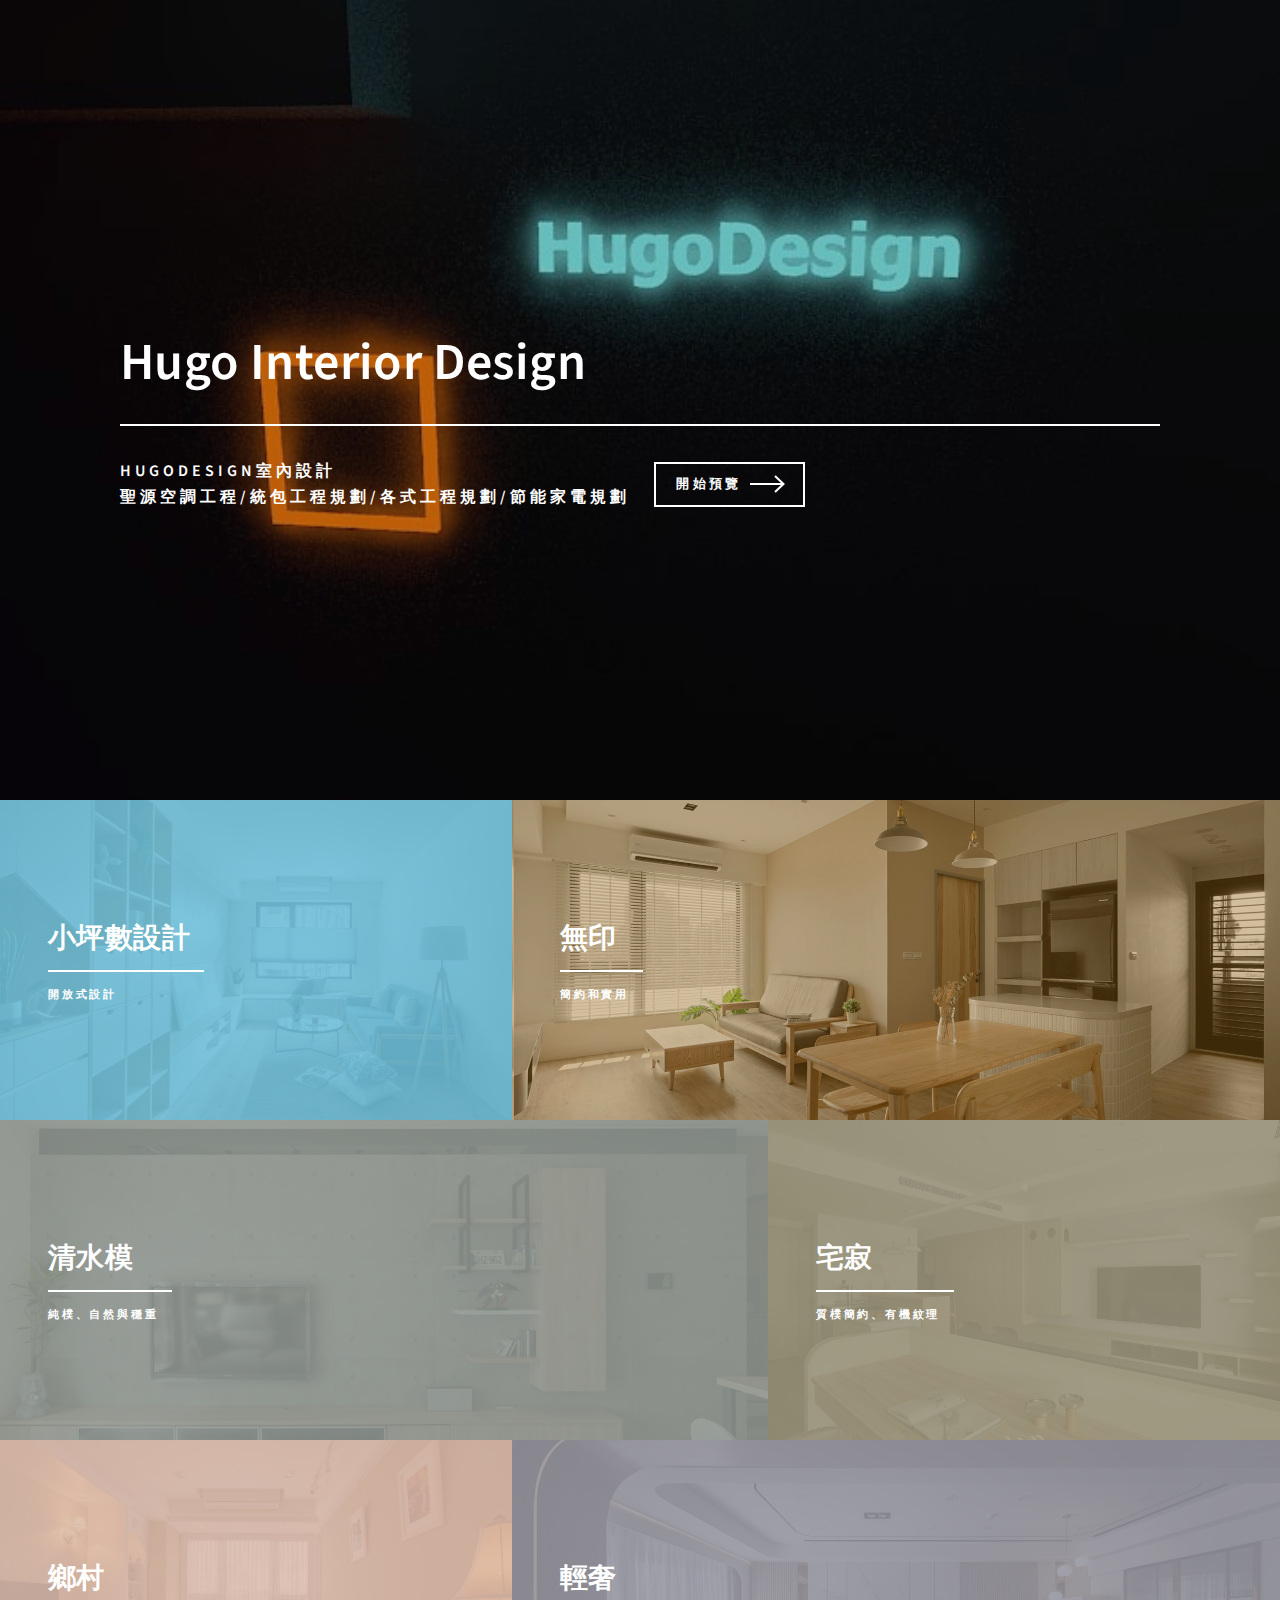
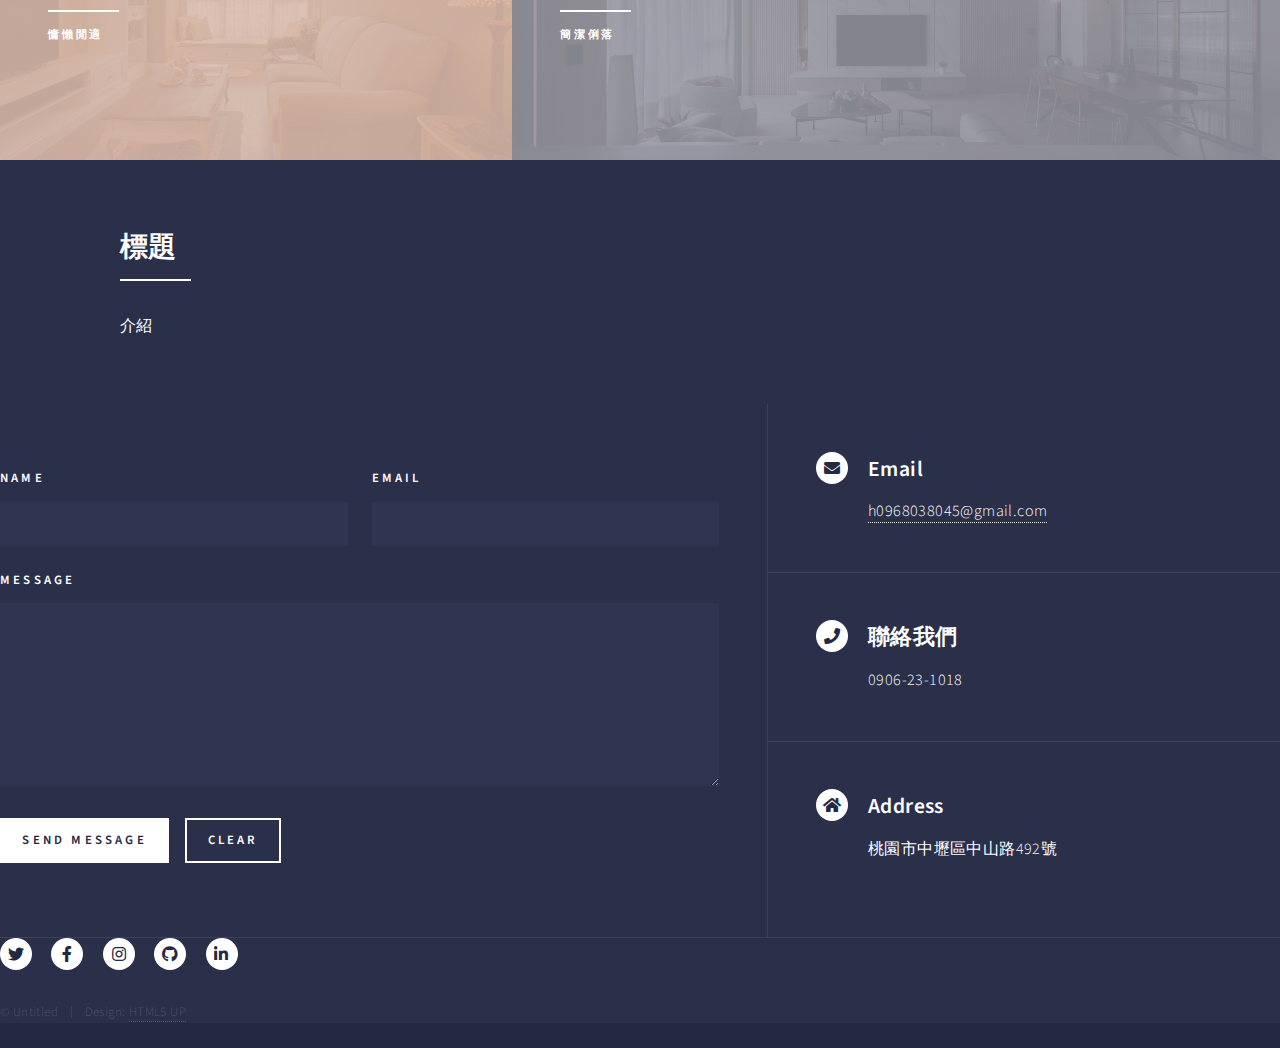
==== index.html @ 6abc80b7 "0" ====
<!DOCTYPE HTML>
<!--
	Forty by HTML5 UP
	html5up.net | @ajlkn
	Free for personal and commercial use under the CCA 3.0 license (html5up.net/license)
-->
<html>
	<head>
		<title> HugoInteriorDesign室內設計</title>
		<meta charset="utf-8" />
		<meta name="viewport" content="width=device-width, initial-scale=1, user-scalable=no" />
		<link rel="stylesheet" href="assets/css/main.css" />
		<noscript><link rel="stylesheet" href="assets/css/noscript.css" /></noscript>
	</head>
	<body class="is-preload">

		<!-- Wrapper -->
			<div id="wrapper">

				<!-- Header -->
					

				<!-- Menu -->
					<nav id="menu">
						<ul class="links">
							<li><a href="index.html">Home</a></li>
							<li><a href="landing.html">Landing</a></li>
							<li><a href="generic.html">Generic</a></li>
							<li><a href="elements.html">Elements</a></li>
						</ul>
						<ul class="actions stacked">
							<li><a href="#" class="button primary fit">Get Started</a></li>
							<li><a href="#" class="button fit">Log In</a></li>
						</ul>
					</nav>

				<!-- Banner -->
					<section id="banner" class="major">
						<div class="inner">
							<header class="major">
								<h1>Hugo Interior Design</h1>
							</header>
							<div class="content">
								<p>HugoDesign室內設計<br />
									聖源空調工程/統包工程規劃/各式工程規劃/節能家電規劃<br />
								</p>
								<ul class="actions">
									<li><a href="#one" class="button next scrolly">開始預覽
									</a></li>
								</ul>
							</div>
						</div>
					</section>

				<!-- Main -->
					<div id="main">

						<!-- One -->
							<section id="one" class="tiles">
								<article>
									<span class="image">
										<img src="images/小坪設計.jpg" alt="" />
									</span>
									<header class="major">
										<h3><a href="小坪數內頁.html" class="link">小坪數設計</a></h3>
										<p>開放式設計</p>
									</header>
								</article>
								<article>
									<span class="image">
										<img src="images/無印風.jpg" alt="" />
									</span>
									<header class="major">
										<h3><a href="無印內頁.html" class="link">無印</a></h3>
										<p>簡約和實用</p>
									</header>
								</article>
								<article>
									<span class="image">
										<img src="images/清水模風.jpg" alt="" />
									</span>
									<header class="major">
										<h3><a href="清水模內頁.html" class="link">清水模</a></h3>
										<p>純樸、自然與穩重</p>
									</header>
								</article>
								<article>
									<span class="image">
										<img src="images/宅寂風.jpg" alt="" />
									</span>
									<header class="major">
										<h3><a href="宅寂內頁.html" class="link">宅寂</a></h3>
										<p>質樸簡約、有機紋理</p>
									</header>
								</article>
								<article>
									<span class="image">
										<img src="images/鄉村風.jpg" alt="" />
									</span>
									<header class="major">
										<h3><a href="鄉村內頁.html" class="link">鄉村</a></h3>
										<p>慵懶閒適</p>
									</header>
								</article>
								<article>
									<span class="image">
										<img src="images/輕奢風.jpg" alt="" />
									</span>
									<header class="major">
										<h3><a href="輕奢內頁.html" class="link">輕奢</a></h3>
										<p>簡潔俐落</p>
									</header>
								</article>
							</section>

						<!-- Two -->
							<section id="two">
								<div class="inner">
									<header class="major">
										<h2>標題</h2>
									</header>
									<p>介紹</p>
									

					</div>

				<!-- Contact -->
					<section id="contact">
						<div class="inner">
							<section>
								<form method="post" action="#">
									<div class="fields">
										<div class="field half">
											<label for="name">Name</label>
											<input type="text" name="name" id="name" />
										</div>
										<div class="field half">
											<label for="email">Email</label>
											<input type="text" name="email" id="email" />
										</div>
										<div class="field">
											<label for="message">Message</label>
											<textarea name="message" id="message" rows="6"></textarea>
										</div>
									</div>
									<ul class="actions">
										<li><input type="submit" value="Send Message" class="primary" /></li>
										<li><input type="reset" value="Clear" /></li>
									</ul>
								</form>
							</section>
							<section class="split">
								<section>
									<div class="contact-method">
										<span class="icon solid alt fa-envelope"></span>
										<h3>Email</h3>
										<a href="#">h0968038045@gmail.com</a>
									</div>
								</section>
								<section>
									<div class="contact-method">
										<span class="icon solid alt fa-phone"></span>
										<h3>聯絡我們</h3>
										<span>0906-23-1018</span>
									</div>
								</section>
								<section>
									<div class="contact-method">
										<span class="icon solid alt fa-home"></span>
										<h3>Address</h3>
										<span>桃園市中壢區中山路492號<br />
										<br />
										</span>
									</div>
								</section>
							</section>
						</div>
					</section>

				<!-- Footer -->
					<footer id="footer">
						<div class="inner">
							<ul class="icons">
								<li><a href="#" class="icon brands alt fa-twitter"><span class="label">Twitter</span></a></li>
								<li><a href="#" class="icon brands alt fa-facebook-f"><span class="label">Facebook</span></a></li>
								<li><a href="#" class="icon brands alt fa-instagram"><span class="label">Instagram</span></a></li>
								<li><a href="#" class="icon brands alt fa-github"><span class="label">GitHub</span></a></li>
								<li><a href="#" class="icon brands alt fa-linkedin-in"><span class="label">LinkedIn</span></a></li>
							</ul>
							<ul class="copyright">
								<li>&copy; Untitled</li><li>Design: <a href="https://html5up.net">HTML5 UP</a></li>
							</ul>
						</div>
					</footer>

			</div>

		<!-- Scripts -->
			<script src="assets/js/jquery.min.js"></script>
			<script src="assets/js/jquery.scrolly.min.js"></script>
			<script src="assets/js/jquery.scrollex.min.js"></script>
			<script src="assets/js/browser.min.js"></script>
			<script src="assets/js/breakpoints.min.js"></script>
			<script src="assets/js/util.js"></script>
			<script src="assets/js/main.js"></script>

	</body>
</html>
---- assets/css/main.css ----
@import url(fontawesome-all.min.css);
@import url("https://fonts.googleapis.com/css?family=Source+Sans+Pro:300,300italic,600,600italic");

/*
	Forty by HTML5 UP
	html5up.net | @ajlkn
	Free for personal and commercial use under the CCA 3.0 license (html5up.net/license)
*/

html, body, div, span, applet, object,
iframe, h1, h2, h3, h4, h5, h6, p, blockquote,
pre, a, abbr, acronym, address, big, cite,
code, del, dfn, em, img, ins, kbd, q, s, samp,
small, strike, strong, sub, sup, tt, var, b,
u, i, center, dl, dt, dd, ol, ul, li, fieldset,
form, label, legend, table, caption, tbody,
tfoot, thead, tr, th, td, article, aside,
canvas, details, embed, figure, figcaption,
footer, header, hgroup, menu, nav, output, ruby,
section, summary, time, mark, audio, video {
	margin: 0;
	padding: 0;
	border: 0;
	font-size: 100%;
	font: inherit;
	vertical-align: baseline;}

article, aside, details, figcaption, figure,
footer, header, hgroup, menu, nav, section {
	display: block;}

body {
	line-height: 1;
}

ol, ul {
	list-style: none;
}

blockquote, q {
	quotes: none;
}

	blockquote:before, blockquote:after, q:before, q:after {
		content: '';
		content: none;
	}

table {
	border-collapse: collapse;
	border-spacing: 0;
}

body {
	-webkit-text-size-adjust: none;
}

mark {
	background-color: transparent;
	color: inherit;
}

input::-moz-focus-inner {
	border: 0;
	padding: 0;
}

input, select, textarea {
	-moz-appearance: none;
	-webkit-appearance: none;
	-ms-appearance: none;
	appearance: none;
}

/* Basic */

	@-ms-viewport {
		width: device-width;
	}

	body {
		-ms-overflow-style: scrollbar;
	}

	@media screen and (max-width: 480px) {

		html, body {
			min-width: 320px;
		}

	}

	html {
		box-sizing: border-box;
	}

	*, *:before, *:after {
		box-sizing: inherit;
	}

	body {
		background: #242943;
	}

		body.is-preload *, body.is-preload *:before, body.is-preload *:after {
			-moz-animation: none !important;
			-webkit-animation: none !important;
			-ms-animation: none !important;
			animation: none !important;
			-moz-transition: none !important;
			-webkit-transition: none !important;
			-ms-transition: none !important;
			transition: none !important;
		}

/* Type */

	body, input, select, textarea {
		color: #ffffff;
		font-family: "Source Sans Pro", Helvetica, sans-serif;
		font-size: 17pt;
		font-weight: 300;
		letter-spacing: 0.025em;
		line-height: 1.65;
	}

		@media screen and (max-width: 1680px) {

			body, input, select, textarea {
				font-size: 14pt;
			}

		}

		@media screen and (max-width: 1280px) {

			body, input, select, textarea {
				font-size: 12pt;
			}

		}

		@media screen and (max-width: 360px) {

			body, input, select, textarea {
				font-size: 11pt;
			}

		}

	a {
		-moz-transition: color 0.2s ease-in-out, border-bottom-color 0.2s ease-in-out;
		-webkit-transition: color 0.2s ease-in-out, border-bottom-color 0.2s ease-in-out;
		-ms-transition: color 0.2s ease-in-out, border-bottom-color 0.2s ease-in-out;
		transition: color 0.2s ease-in-out, border-bottom-color 0.2s ease-in-out;
		border-bottom: dotted 1px;
		color: inherit;
		text-decoration: none;
	}

		a:hover {
			border-bottom-color: transparent;
			color: #9bf1ff !important;
		}

		a:active {
			color: #53e3fb !important;
		}

	strong, b {
		color: #ffffff;
		font-weight: 600;
	}

	em, i {
		font-style: italic;
	}

	p {
		margin: 0 0 2em 0;
	}

	h1, h2, h3, h4, h5, h6 {
		color: #ffffff;
		font-weight: 600;
		line-height: 1.65;
		margin: 0 0 1em 0;
	}

		h1 a, h2 a, h3 a, h4 a, h5 a, h6 a {
			color: inherit;
			border-bottom: 0;
		}

	h1 {
		font-size: 2.5em;
	}

	h2 {
		font-size: 1.75em;
	}

	h3 {
		font-size: 1.35em;
	}

	h4 {
		font-size: 1.1em;
	}

	h5 {
		font-size: 0.9em;
	}

	h6 {
		font-size: 0.7em;
	}

	@media screen and (max-width: 736px) {

		h1 {
			font-size: 2em;
		}

		h2 {
			font-size: 1.5em;
		}

		h3 {
			font-size: 1.25em;
		}

	}

	sub {
		font-size: 0.8em;
		position: relative;
		top: 0.5em;
	}

	sup {
		font-size: 0.8em;
		position: relative;
		top: -0.5em;
	}

	blockquote {
		border-left: solid 4px rgba(212, 212, 255, 0.1);
		font-style: italic;
		margin: 0 0 2em 0;
		padding: 0.5em 0 0.5em 2em;
	}

	code {
		background: rgba(212, 212, 255, 0.035);
		font-family: "Courier New", monospace;
		font-size: 0.9em;
		margin: 0 0.25em;
		padding: 0.25em 0.65em;
	}

	pre {
		-webkit-overflow-scrolling: touch;
		font-family: "Courier New", monospace;
		font-size: 0.9em;
		margin: 0 0 2em 0;
	}

		pre code {
			display: block;
			line-height: 1.75;
			padding: 1em 1.5em;
			overflow-x: auto;
		}

	hr {
		border: 0;
		border-bottom: solid 1px rgba(212, 212, 255, 0.1);
		margin: 2em 0;
	}

		hr.major {
			margin: 3em 0;
		}

	.align-left {
		text-align: left;
	}

	.align-center {
		text-align: center;
	}

	.align-right {
		text-align: right;
	}

/* Row */

	.row {
		display: flex;
		flex-wrap: wrap;
		box-sizing: border-box;
		align-items: stretch;
	}

		.row > * {
			box-sizing: border-box;
		}

		.row.gtr-uniform > * > :last-child {
			margin-bottom: 0;
		}

		.row.aln-left {
			justify-content: flex-start;
		}

		.row.aln-center {
			justify-content: center;
		}

		.row.aln-right {
			justify-content: flex-end;
		}

		.row.aln-top {
			align-items: flex-start;
		}

		.row.aln-middle {
			align-items: center;
		}

		.row.aln-bottom {
			align-items: flex-end;
		}

		.row > .imp {
			order: -1;
		}

		.row > .col-1 {
			width: 8.33333%;
		}

		.row > .off-1 {
			margin-left: 8.33333%;
		}

		.row > .col-2 {
			width: 16.66667%;
		}

		.row > .off-2 {
			margin-left: 16.66667%;
		}

		.row > .col-3 {
			width: 25%;
		}

		.row > .off-3 {
			margin-left: 25%;
		}

		.row > .col-4 {
			width: 33.33333%;
		}

		.row > .off-4 {
			margin-left: 33.33333%;
		}

		.row > .col-5 {
			width: 41.66667%;
		}

		.row > .off-5 {
			margin-left: 41.66667%;
		}

		.row > .col-6 {
			width: 50%;
		}

		.row > .off-6 {
			margin-left: 50%;
		}

		.row > .col-7 {
			width: 58.33333%;
		}

		.row > .off-7 {
			margin-left: 58.33333%;
		}

		.row > .col-8 {
			width: 66.66667%;
		}

		.row > .off-8 {
			margin-left: 66.66667%;
		}

		.row > .col-9 {
			width: 75%;
		}

		.row > .off-9 {
			margin-left: 75%;
		}

		.row > .col-10 {
			width: 83.33333%;
		}

		.row > .off-10 {
			margin-left: 83.33333%;
		}

		.row > .col-11 {
			width: 91.66667%;
		}

		.row > .off-11 {
			margin-left: 91.66667%;
		}

		.row > .col-12 {
			width: 100%;
		}

		.row > .off-12 {
			margin-left: 100%;
		}

		.row.gtr-0 {
			margin-top: 0;
			margin-left: 0em;
		}

			.row.gtr-0 > * {
				padding: 0 0 0 0em;
			}

			.row.gtr-0.gtr-uniform {
				margin-top: 0em;
			}

				.row.gtr-0.gtr-uniform > * {
					padding-top: 0em;
				}

		.row.gtr-25 {
			margin-top: 0;
			margin-left: -0.5em;
		}

			.row.gtr-25 > * {
				padding: 0 0 0 0.5em;
			}

			.row.gtr-25.gtr-uniform {
				margin-top: -0.5em;
			}

				.row.gtr-25.gtr-uniform > * {
					padding-top: 0.5em;
				}

		.row.gtr-50 {
			margin-top: 0;
			margin-left: -1em;
		}

			.row.gtr-50 > * {
				padding: 0 0 0 1em;
			}

			.row.gtr-50.gtr-uniform {
				margin-top: -1em;
			}

				.row.gtr-50.gtr-uniform > * {
					padding-top: 1em;
				}

		.row {
			margin-top: 0;
			margin-left: -2em;
		}

			.row > * {
				padding: 0 0 0 2em;
			}

			.row.gtr-uniform {
				margin-top: -2em;
			}

				.row.gtr-uniform > * {
					padding-top: 2em;
				}

		.row.gtr-150 {
			margin-top: 0;
			margin-left: -3em;
		}

			.row.gtr-150 > * {
				padding: 0 0 0 3em;
			}

			.row.gtr-150.gtr-uniform {
				margin-top: -3em;
			}

				.row.gtr-150.gtr-uniform > * {
					padding-top: 3em;
				}

		.row.gtr-200 {
			margin-top: 0;
			margin-left: -4em;
		}

			.row.gtr-200 > * {
				padding: 0 0 0 4em;
			}

			.row.gtr-200.gtr-uniform {
				margin-top: -4em;
			}

				.row.gtr-200.gtr-uniform > * {
					padding-top: 4em;
				}

		@media screen and (max-width: 1680px) {

			.row {
				display: flex;
				flex-wrap: wrap;
				box-sizing: border-box;
				align-items: stretch;
			}

				.row > * {
					box-sizing: border-box;
				}

				.row.gtr-uniform > * > :last-child {
					margin-bottom: 0;
				}

				.row.aln-left {
					justify-content: flex-start;
				}

				.row.aln-center {
					justify-content: center;
				}

				.row.aln-right {
					justify-content: flex-end;
				}

				.row.aln-top {
					align-items: flex-start;
				}

				.row.aln-middle {
					align-items: center;
				}

				.row.aln-bottom {
					align-items: flex-end;
				}

				.row > .imp-xlarge {
					order: -1;
				}

				.row > .col-1-xlarge {
					width: 8.33333%;
				}

				.row > .off-1-xlarge {
					margin-left: 8.33333%;
				}

				.row > .col-2-xlarge {
					width: 16.66667%;
				}

				.row > .off-2-xlarge {
					margin-left: 16.66667%;
				}

				.row > .col-3-xlarge {
					width: 25%;
				}

				.row > .off-3-xlarge {
					margin-left: 25%;
				}

				.row > .col-4-xlarge {
					width: 33.33333%;
				}

				.row > .off-4-xlarge {
					margin-left: 33.33333%;
				}

				.row > .col-5-xlarge {
					width: 41.66667%;
				}

				.row > .off-5-xlarge {
					margin-left: 41.66667%;
				}

				.row > .col-6-xlarge {
					width: 50%;
				}

				.row > .off-6-xlarge {
					margin-left: 50%;
				}

				.row > .col-7-xlarge {
					width: 58.33333%;
				}

				.row > .off-7-xlarge {
					margin-left: 58.33333%;
				}

				.row > .col-8-xlarge {
					width: 66.66667%;
				}

				.row > .off-8-xlarge {
					margin-left: 66.66667%;
				}

				.row > .col-9-xlarge {
					width: 75%;
				}

				.row > .off-9-xlarge {
					margin-left: 75%;
				}

				.row > .col-10-xlarge {
					width: 83.33333%;
				}

				.row > .off-10-xlarge {
					margin-left: 83.33333%;
				}

				.row > .col-11-xlarge {
					width: 91.66667%;
				}

				.row > .off-11-xlarge {
					margin-left: 91.66667%;
				}

				.row > .col-12-xlarge {
					width: 100%;
				}

				.row > .off-12-xlarge {
					margin-left: 100%;
				}

				.row.gtr-0 {
					margin-top: 0;
					margin-left: 0em;
				}

					.row.gtr-0 > * {
						padding: 0 0 0 0em;
					}

					.row.gtr-0.gtr-uniform {
						margin-top: 0em;
					}

						.row.gtr-0.gtr-uniform > * {
							padding-top: 0em;
						}

				.row.gtr-25 {
					margin-top: 0;
					margin-left: -0.5em;
				}

					.row.gtr-25 > * {
						padding: 0 0 0 0.5em;
					}

					.row.gtr-25.gtr-uniform {
						margin-top: -0.5em;
					}

						.row.gtr-25.gtr-uniform > * {
							padding-top: 0.5em;
						}

				.row.gtr-50 {
					margin-top: 0;
					margin-left: -1em;
				}

					.row.gtr-50 > * {
						padding: 0 0 0 1em;
					}

					.row.gtr-50.gtr-uniform {
						margin-top: -1em;
					}

						.row.gtr-50.gtr-uniform > * {
							padding-top: 1em;
						}

				.row {
					margin-top: 0;
					margin-left: -2em;
				}

					.row > * {
						padding: 0 0 0 2em;
					}

					.row.gtr-uniform {
						margin-top: -2em;
					}

						.row.gtr-uniform > * {
							padding-top: 2em;
						}

				.row.gtr-150 {
					margin-top: 0;
					margin-left: -3em;
				}

					.row.gtr-150 > * {
						padding: 0 0 0 3em;
					}

					.row.gtr-150.gtr-uniform {
						margin-top: -3em;
					}

						.row.gtr-150.gtr-uniform > * {
							padding-top: 3em;
						}

				.row.gtr-200 {
					margin-top: 0;
					margin-left: -4em;
				}

					.row.gtr-200 > * {
						padding: 0 0 0 4em;
					}

					.row.gtr-200.gtr-uniform {
						margin-top: -4em;
					}

						.row.gtr-200.gtr-uniform > * {
							padding-top: 4em;
						}

		}

		@media screen and (max-width: 1280px) {

			.row {
				display: flex;
				flex-wrap: wrap;
				box-sizing: border-box;
				align-items: stretch;
			}

				.row > * {
					box-sizing: border-box;
				}

				.row.gtr-uniform > * > :last-child {
					margin-bottom: 0;
				}

				.row.aln-left {
					justify-content: flex-start;
				}

				.row.aln-center {
					justify-content: center;
				}

				.row.aln-right {
					justify-content: flex-end;
				}

				.row.aln-top {
					align-items: flex-start;
				}

				.row.aln-middle {
					align-items: center;
				}

				.row.aln-bottom {
					align-items: flex-end;
				}

				.row > .imp-large {
					order: -1;
				}

				.row > .col-1-large {
					width: 8.33333%;
				}

				.row > .off-1-large {
					margin-left: 8.33333%;
				}

				.row > .col-2-large {
					width: 16.66667%;
				}

				.row > .off-2-large {
					margin-left: 16.66667%;
				}

				.row > .col-3-large {
					width: 25%;
				}

				.row > .off-3-large {
					margin-left: 25%;
				}

				.row > .col-4-large {
					width: 33.33333%;
				}

				.row > .off-4-large {
					margin-left: 33.33333%;
				}

				.row > .col-5-large {
					width: 41.66667%;
				}

				.row > .off-5-large {
					margin-left: 41.66667%;
				}

				.row > .col-6-large {
					width: 50%;
				}

				.row > .off-6-large {
					margin-left: 50%;
				}

				.row > .col-7-large {
					width: 58.33333%;
				}

				.row > .off-7-large {
					margin-left: 58.33333%;
				}

				.row > .col-8-large {
					width: 66.66667%;
				}

				.row > .off-8-large {
					margin-left: 66.66667%;
				}

				.row > .col-9-large {
					width: 75%;
				}

				.row > .off-9-large {
					margin-left: 75%;
				}

				.row > .col-10-large {
					width: 83.33333%;
				}

				.row > .off-10-large {
					margin-left: 83.33333%;
				}

				.row > .col-11-large {
					width: 91.66667%;
				}

				.row > .off-11-large {
					margin-left: 91.66667%;
				}

				.row > .col-12-large {
					width: 100%;
				}

				.row > .off-12-large {
					margin-left: 100%;
				}

				.row.gtr-0 {
					margin-top: 0;
					margin-left: 0em;
				}

					.row.gtr-0 > * {
						padding: 0 0 0 0em;
					}

					.row.gtr-0.gtr-uniform {
						margin-top: 0em;
					}

						.row.gtr-0.gtr-uniform > * {
							padding-top: 0em;
						}

				.row.gtr-25 {
					margin-top: 0;
					margin-left: -0.375em;
				}

					.row.gtr-25 > * {
						padding: 0 0 0 0.375em;
					}

					.row.gtr-25.gtr-uniform {
						margin-top: -0.375em;
					}

						.row.gtr-25.gtr-uniform > * {
							padding-top: 0.375em;
						}

				.row.gtr-50 {
					margin-top: 0;
					margin-left: -0.75em;
				}

					.row.gtr-50 > * {
						padding: 0 0 0 0.75em;
					}

					.row.gtr-50.gtr-uniform {
						margin-top: -0.75em;
					}

						.row.gtr-50.gtr-uniform > * {
							padding-top: 0.75em;
						}

				.row {
					margin-top: 0;
					margin-left: -1.5em;
				}

					.row > * {
						padding: 0 0 0 1.5em;
					}

					.row.gtr-uniform {
						margin-top: -1.5em;
					}

						.row.gtr-uniform > * {
							padding-top: 1.5em;
						}

				.row.gtr-150 {
					margin-top: 0;
					margin-left: -2.25em;
				}

					.row.gtr-150 > * {
						padding: 0 0 0 2.25em;
					}

					.row.gtr-150.gtr-uniform {
						margin-top: -2.25em;
					}

						.row.gtr-150.gtr-uniform > * {
							padding-top: 2.25em;
						}

				.row.gtr-200 {
					margin-top: 0;
					margin-left: -3em;
				}

					.row.gtr-200 > * {
						padding: 0 0 0 3em;
					}

					.row.gtr-200.gtr-uniform {
						margin-top: -3em;
					}

						.row.gtr-200.gtr-uniform > * {
							padding-top: 3em;
						}

		}

		@media screen and (max-width: 980px) {

			.row {
				display: flex;
				flex-wrap: wrap;
				box-sizing: border-box;
				align-items: stretch;
			}

				.row > * {
					box-sizing: border-box;
				}

				.row.gtr-uniform > * > :last-child {
					margin-bottom: 0;
				}

				.row.aln-left {
					justify-content: flex-start;
				}

				.row.aln-center {
					justify-content: center;
				}

				.row.aln-right {
					justify-content: flex-end;
				}

				.row.aln-top {
					align-items: flex-start;
				}

				.row.aln-middle {
					align-items: center;
				}

				.row.aln-bottom {
					align-items: flex-end;
				}

				.row > .imp-medium {
					order: -1;
				}

				.row > .col-1-medium {
					width: 8.33333%;
				}

				.row > .off-1-medium {
					margin-left: 8.33333%;
				}

				.row > .col-2-medium {
					width: 16.66667%;
				}

				.row > .off-2-medium {
					margin-left: 16.66667%;
				}

				.row > .col-3-medium {
					width: 25%;
				}

				.row > .off-3-medium {
					margin-left: 25%;
				}

				.row > .col-4-medium {
					width: 33.33333%;
				}

				.row > .off-4-medium {
					margin-left: 33.33333%;
				}

				.row > .col-5-medium {
					width: 41.66667%;
				}

				.row > .off-5-medium {
					margin-left: 41.66667%;
				}

				.row > .col-6-medium {
					width: 50%;
				}

				.row > .off-6-medium {
					margin-left: 50%;
				}

				.row > .col-7-medium {
					width: 58.33333%;
				}

				.row > .off-7-medium {
					margin-left: 58.33333%;
				}

				.row > .col-8-medium {
					width: 66.66667%;
				}

				.row > .off-8-medium {
					margin-left: 66.66667%;
				}

				.row > .col-9-medium {
					width: 75%;
				}

				.row > .off-9-medium {
					margin-left: 75%;
				}

				.row > .col-10-medium {
					width: 83.33333%;
				}

				.row > .off-10-medium {
					margin-left: 83.33333%;
				}

				.row > .col-11-medium {
					width: 91.66667%;
				}

				.row > .off-11-medium {
					margin-left: 91.66667%;
				}

				.row > .col-12-medium {
					width: 100%;
				}

				.row > .off-12-medium {
					margin-left: 100%;
				}

				.row.gtr-0 {
					margin-top: 0;
					margin-left: 0em;
				}

					.row.gtr-0 > * {
						padding: 0 0 0 0em;
					}

					.row.gtr-0.gtr-uniform {
						margin-top: 0em;
					}

						.row.gtr-0.gtr-uniform > * {
							padding-top: 0em;
						}

				.row.gtr-25 {
					margin-top: 0;
					margin-left: -0.375em;
				}

					.row.gtr-25 > * {
						padding: 0 0 0 0.375em;
					}

					.row.gtr-25.gtr-uniform {
						margin-top: -0.375em;
					}

						.row.gtr-25.gtr-uniform > * {
							padding-top: 0.375em;
						}

				.row.gtr-50 {
					margin-top: 0;
					margin-left: -0.75em;
				}

					.row.gtr-50 > * {
						padding: 0 0 0 0.75em;
					}

					.row.gtr-50.gtr-uniform {
						margin-top: -0.75em;
					}

						.row.gtr-50.gtr-uniform > * {
							padding-top: 0.75em;
						}

				.row {
					margin-top: 0;
					margin-left: -1.5em;
				}

					.row > * {
						padding: 0 0 0 1.5em;
					}

					.row.gtr-uniform {
						margin-top: -1.5em;
					}

						.row.gtr-uniform > * {
							padding-top: 1.5em;
						}

				.row.gtr-150 {
					margin-top: 0;
					margin-left: -2.25em;
				}

					.row.gtr-150 > * {
						padding: 0 0 0 2.25em;
					}

					.row.gtr-150.gtr-uniform {
						margin-top: -2.25em;
					}

						.row.gtr-150.gtr-uniform > * {
							padding-top: 2.25em;
						}

				.row.gtr-200 {
					margin-top: 0;
					margin-left: -3em;
				}

					.row.gtr-200 > * {
						padding: 0 0 0 3em;
					}

					.row.gtr-200.gtr-uniform {
						margin-top: -3em;
					}

						.row.gtr-200.gtr-uniform > * {
							padding-top: 3em;
						}

		}

		@media screen and (max-width: 736px) {

			.row {
				display: flex;
				flex-wrap: wrap;
				box-sizing: border-box;
				align-items: stretch;
			}

				.row > * {
					box-sizing: border-box;
				}

				.row.gtr-uniform > * > :last-child {
					margin-bottom: 0;
				}

				.row.aln-left {
					justify-content: flex-start;
				}

				.row.aln-center {
					justify-content: center;
				}

				.row.aln-right {
					justify-content: flex-end;
				}

				.row.aln-top {
					align-items: flex-start;
				}

				.row.aln-middle {
					align-items: center;
				}

				.row.aln-bottom {
					align-items: flex-end;
				}

				.row > .imp-small {
					order: -1;
				}

				.row > .col-1-small {
					width: 8.33333%;
				}

				.row > .off-1-small {
					margin-left: 8.33333%;
				}

				.row > .col-2-small {
					width: 16.66667%;
				}

				.row > .off-2-small {
					margin-left: 16.66667%;
				}

				.row > .col-3-small {
					width: 25%;
				}

				.row > .off-3-small {
					margin-left: 25%;
				}

				.row > .col-4-small {
					width: 33.33333%;
				}

				.row > .off-4-small {
					margin-left: 33.33333%;
				}

				.row > .col-5-small {
					width: 41.66667%;
				}

				.row > .off-5-small {
					margin-left: 41.66667%;
				}

				.row > .col-6-small {
					width: 50%;
				}

				.row > .off-6-small {
					margin-left: 50%;
				}

				.row > .col-7-small {
					width: 58.33333%;
				}

				.row > .off-7-small {
					margin-left: 58.33333%;
				}

				.row > .col-8-small {
					width: 66.66667%;
				}

				.row > .off-8-small {
					margin-left: 66.66667%;
				}

				.row > .col-9-small {
					width: 75%;
				}

				.row > .off-9-small {
					margin-left: 75%;
				}

				.row > .col-10-small {
					width: 83.33333%;
				}

				.row > .off-10-small {
					margin-left: 83.33333%;
				}

				.row > .col-11-small {
					width: 91.66667%;
				}

				.row > .off-11-small {
					margin-left: 91.66667%;
				}

				.row > .col-12-small {
					width: 100%;
				}

				.row > .off-12-small {
					margin-left: 100%;
				}

				.row.gtr-0 {
					margin-top: 0;
					margin-left: 0em;
				}

					.row.gtr-0 > * {
						padding: 0 0 0 0em;
					}

					.row.gtr-0.gtr-uniform {
						margin-top: 0em;
					}

						.row.gtr-0.gtr-uniform > * {
							padding-top: 0em;
						}

				.row.gtr-25 {
					margin-top: 0;
					margin-left: -0.3125em;
				}

					.row.gtr-25 > * {
						padding: 0 0 0 0.3125em;
					}

					.row.gtr-25.gtr-uniform {
						margin-top: -0.3125em;
					}

						.row.gtr-25.gtr-uniform > * {
							padding-top: 0.3125em;
						}

				.row.gtr-50 {
					margin-top: 0;
					margin-left: -0.625em;
				}

					.row.gtr-50 > * {
						padding: 0 0 0 0.625em;
					}

					.row.gtr-50.gtr-uniform {
						margin-top: -0.625em;
					}

						.row.gtr-50.gtr-uniform > * {
							padding-top: 0.625em;
						}

				.row {
					margin-top: 0;
					margin-left: -1.25em;
				}

					.row > * {
						padding: 0 0 0 1.25em;
					}

					.row.gtr-uniform {
						margin-top: -1.25em;
					}

						.row.gtr-uniform > * {
							padding-top: 1.25em;
						}

				.row.gtr-150 {
					margin-top: 0;
					margin-left: -1.875em;
				}

					.row.gtr-150 > * {
						padding: 0 0 0 1.875em;
					}

					.row.gtr-150.gtr-uniform {
						margin-top: -1.875em;
					}

						.row.gtr-150.gtr-uniform > * {
							padding-top: 1.875em;
						}

				.row.gtr-200 {
					margin-top: 0;
					margin-left: -2.5em;
				}

					.row.gtr-200 > * {
						padding: 0 0 0 2.5em;
					}

					.row.gtr-200.gtr-uniform {
						margin-top: -2.5em;
					}

						.row.gtr-200.gtr-uniform > * {
							padding-top: 2.5em;
						}

		}

		@media screen and (max-width: 480px) {

			.row {
				display: flex;
				flex-wrap: wrap;
				box-sizing: border-box;
				align-items: stretch;
			}

				.row > * {
					box-sizing: border-box;
				}

				.row.gtr-uniform > * > :last-child {
					margin-bottom: 0;
				}

				.row.aln-left {
					justify-content: flex-start;
				}

				.row.aln-center {
					justify-content: center;
				}

				.row.aln-right {
					justify-content: flex-end;
				}

				.row.aln-top {
					align-items: flex-start;
				}

				.row.aln-middle {
					align-items: center;
				}

				.row.aln-bottom {
					align-items: flex-end;
				}

				.row > .imp-xsmall {
					order: -1;
				}

				.row > .col-1-xsmall {
					width: 8.33333%;
				}

				.row > .off-1-xsmall {
					margin-left: 8.33333%;
				}

				.row > .col-2-xsmall {
					width: 16.66667%;
				}

				.row > .off-2-xsmall {
					margin-left: 16.66667%;
				}

				.row > .col-3-xsmall {
					width: 25%;
				}

				.row > .off-3-xsmall {
					margin-left: 25%;
				}

				.row > .col-4-xsmall {
					width: 33.33333%;
				}

				.row > .off-4-xsmall {
					margin-left: 33.33333%;
				}

				.row > .col-5-xsmall {
					width: 41.66667%;
				}

				.row > .off-5-xsmall {
					margin-left: 41.66667%;
				}

				.row > .col-6-xsmall {
					width: 50%;
				}

				.row > .off-6-xsmall {
					margin-left: 50%;
				}

				.row > .col-7-xsmall {
					width: 58.33333%;
				}

				.row > .off-7-xsmall {
					margin-left: 58.33333%;
				}

				.row > .col-8-xsmall {
					width: 66.66667%;
				}

				.row > .off-8-xsmall {
					margin-left: 66.66667%;
				}

				.row > .col-9-xsmall {
					width: 75%;
				}

				.row > .off-9-xsmall {
					margin-left: 75%;
				}

				.row > .col-10-xsmall {
					width: 83.33333%;
				}

				.row > .off-10-xsmall {
					margin-left: 83.33333%;
				}

				.row > .col-11-xsmall {
					width: 91.66667%;
				}

				.row > .off-11-xsmall {
					margin-left: 91.66667%;
				}

				.row > .col-12-xsmall {
					width: 100%;
				}

				.row > .off-12-xsmall {
					margin-left: 100%;
				}

				.row.gtr-0 {
					margin-top: 0;
					margin-left: 0em;
				}

					.row.gtr-0 > * {
						padding: 0 0 0 0em;
					}

					.row.gtr-0.gtr-uniform {
						margin-top: 0em;
					}

						.row.gtr-0.gtr-uniform > * {
							padding-top: 0em;
						}

				.row.gtr-25 {
					margin-top: 0;
					margin-left: -0.3125em;
				}

					.row.gtr-25 > * {
						padding: 0 0 0 0.3125em;
					}

					.row.gtr-25.gtr-uniform {
						margin-top: -0.3125em;
					}

						.row.gtr-25.gtr-uniform > * {
							padding-top: 0.3125em;
						}

				.row.gtr-50 {
					margin-top: 0;
					margin-left: -0.625em;
				}

					.row.gtr-50 > * {
						padding: 0 0 0 0.625em;
					}

					.row.gtr-50.gtr-uniform {
						margin-top: -0.625em;
					}

						.row.gtr-50.gtr-uniform > * {
							padding-top: 0.625em;
						}

				.row {
					margin-top: 0;
					margin-left: -1.25em;
				}

					.row > * {
						padding: 0 0 0 1.25em;
					}

					.row.gtr-uniform {
						margin-top: -1.25em;
					}

						.row.gtr-uniform > * {
							padding-top: 1.25em;
						}

				.row.gtr-150 {
					margin-top: 0;
					margin-left: -1.875em;
				}

					.row.gtr-150 > * {
						padding: 0 0 0 1.875em;
					}

					.row.gtr-150.gtr-uniform {
						margin-top: -1.875em;
					}

						.row.gtr-150.gtr-uniform > * {
							padding-top: 1.875em;
						}

				.row.gtr-200 {
					margin-top: 0;
					margin-left: -2.5em;
				}

					.row.gtr-200 > * {
						padding: 0 0 0 2.5em;
					}

					.row.gtr-200.gtr-uniform {
						margin-top: -2.5em;
					}

						.row.gtr-200.gtr-uniform > * {
							padding-top: 2.5em;
						}

		}

/* Section/Article */

	section.special, article.special {
		text-align: center;
	}

	header.major {
		width: -moz-max-content;
		width: -webkit-max-content;
		width: -ms-max-content;
		width: max-content;
		margin-bottom: 2em;
	}

		header.major > :first-child {
			margin-bottom: 0;
			width: calc(100% + 0.5em);
		}

			header.major > :first-child:after {
				content: '';
				background-color: #ffffff;
				display: block;
				height: 2px;
				margin: 0.325em 0 0.5em 0;
				width: 100%;
			}

		header.major > p {
			font-size: 0.7em;
			font-weight: 600;
			letter-spacing: 0.25em;
			margin-bottom: 0;
			text-transform: uppercase;
		}

		body.is-ie header.major > :first-child:after {
			max-width: 9em;
		}

		body.is-ie header.major > h1:after {
			max-width: 100% !important;
		}

	@media screen and (max-width: 736px) {

		header.major > p br {
			display: none;
		}

	}

/* Form */

	form {
		margin: 0 0 2em 0;
	}

		form > :last-child {
			margin-bottom: 0;
		}

		form > .fields {
			display: -moz-flex;
			display: -webkit-flex;
			display: -ms-flex;
			display: flex;
			-moz-flex-wrap: wrap;
			-webkit-flex-wrap: wrap;
			-ms-flex-wrap: wrap;
			flex-wrap: wrap;
			width: calc(100% + 3em);
			margin: -1.5em 0 2em -1.5em;
		}

			form > .fields > .field {
				-moz-flex-grow: 0;
				-webkit-flex-grow: 0;
				-ms-flex-grow: 0;
				flex-grow: 0;
				-moz-flex-shrink: 0;
				-webkit-flex-shrink: 0;
				-ms-flex-shrink: 0;
				flex-shrink: 0;
				padding: 1.5em 0 0 1.5em;
				width: calc(100% - 1.5em);
			}

				form > .fields > .field.half {
					width: calc(50% - 0.75em);
				}

				form > .fields > .field.third {
					width: calc(100%/3 - 0.5em);
				}

				form > .fields > .field.quarter {
					width: calc(25% - 0.375em);
				}

		@media screen and (max-width: 480px) {

			form > .fields {
				width: calc(100% + 3em);
				margin: -1.5em 0 2em -1.5em;
			}

				form > .fields > .field {
					padding: 1.5em 0 0 1.5em;
					width: calc(100% - 1.5em);
				}

					form > .fields > .field.half {
						width: calc(100% - 1.5em);
					}

					form > .fields > .field.third {
						width: calc(100% - 1.5em);
					}

					form > .fields > .field.quarter {
						width: calc(100% - 1.5em);
					}

		}

	label {
		color: #ffffff;
		display: block;
		font-size: 0.8em;
		font-weight: 600;
		letter-spacing: 0.25em;
		margin: 0 0 1em 0;
		text-transform: uppercase;
	}

	input[type="text"],
	input[type="password"],
	input[type="email"],
	input[type="tel"],
	input[type="search"],
	input[type="url"],
	select,
	textarea {
		-moz-appearance: none;
		-webkit-appearance: none;
		-ms-appearance: none;
		appearance: none;
		background: rgba(212, 212, 255, 0.035);
		border: none;
		border-radius: 0;
		color: inherit;
		display: block;
		outline: 0;
		padding: 0 1em;
		text-decoration: none;
		width: 100%;
	}

		input[type="text"]:invalid,
		input[type="password"]:invalid,
		input[type="email"]:invalid,
		input[type="tel"]:invalid,
		input[type="search"]:invalid,
		input[type="url"]:invalid,
		select:invalid,
		textarea:invalid {
			box-shadow: none;
		}

		input[type="text"]:focus,
		input[type="password"]:focus,
		input[type="email"]:focus,
		input[type="tel"]:focus,
		input[type="search"]:focus,
		input[type="url"]:focus,
		select:focus,
		textarea:focus {
			border-color: #9bf1ff;
			box-shadow: 0 0 0 2px #9bf1ff;
		}

	select {
		background-image: url("data:image/svg+xml;charset=utf8,%3Csvg xmlns='http://www.w3.org/2000/svg' width='40' height='40' preserveAspectRatio='none' viewBox='0 0 40 40'%3E%3Cpath d='M9.4,12.3l10.4,10.4l10.4-10.4c0.2-0.2,0.5-0.4,0.9-0.4c0.3,0,0.6,0.1,0.9,0.4l3.3,3.3c0.2,0.2,0.4,0.5,0.4,0.9 c0,0.4-0.1,0.6-0.4,0.9L20.7,31.9c-0.2,0.2-0.5,0.4-0.9,0.4c-0.3,0-0.6-0.1-0.9-0.4L4.3,17.3c-0.2-0.2-0.4-0.5-0.4-0.9 c0-0.4,0.1-0.6,0.4-0.9l3.3-3.3c0.2-0.2,0.5-0.4,0.9-0.4S9.1,12.1,9.4,12.3z' fill='rgba(212, 212, 255, 0.1)' /%3E%3C/svg%3E");
		background-size: 1.25rem;
		background-repeat: no-repeat;
		background-position: calc(100% - 1rem) center;
		height: 2.75em;
		padding-right: 2.75em;
		text-overflow: ellipsis;
	}

		select option {
			color: #ffffff;
			background: #242943;
		}

		select:focus::-ms-value {
			background-color: transparent;
		}

		select::-ms-expand {
			display: none;
		}

	input[type="text"],
	input[type="password"],
	input[type="email"],
	input[type="tel"],
	input[type="search"],
	input[type="url"],
	select {
		height: 2.75em;
	}

	textarea {
		padding: 0.75em 1em;
	}

	input[type="checkbox"],
	input[type="radio"] {
		-moz-appearance: none;
		-webkit-appearance: none;
		-ms-appearance: none;
		appearance: none;
		display: block;
		float: left;
		margin-right: -2em;
		opacity: 0;
		width: 1em;
		z-index: -1;
	}

		input[type="checkbox"] + label,
		input[type="radio"] + label {
			text-decoration: none;
			color: #ffffff;
			cursor: pointer;
			display: inline-block;
			font-weight: 300;
			padding-left: 2.65em;
			padding-right: 0.75em;
			position: relative;
		}

			input[type="checkbox"] + label:before,
			input[type="radio"] + label:before {
				-moz-osx-font-smoothing: grayscale;
				-webkit-font-smoothing: antialiased;
				display: inline-block;
				font-style: normal;
				font-variant: normal;
				text-rendering: auto;
				line-height: 1;
				text-transform: none !important;
				font-family: 'Font Awesome 5 Free';
				font-weight: 900;
			}

			input[type="checkbox"] + label:before,
			input[type="radio"] + label:before {
				background: rgba(212, 212, 255, 0.035);
				content: '';
				display: inline-block;
				font-size: 0.8em;
				height: 2.0625em;
				left: 0;
				letter-spacing: 0;
				line-height: 2.0625em;
				position: absolute;
				text-align: center;
				top: 0;
				width: 2.0625em;
			}

		input[type="checkbox"]:checked + label:before,
		input[type="radio"]:checked + label:before {
			background: #ffffff;
			border-color: #9bf1ff;
			content: '\f00c';
			color: #242943;
		}

		input[type="checkbox"]:focus + label:before,
		input[type="radio"]:focus + label:before {
			box-shadow: 0 0 0 2px #9bf1ff;
		}

	input[type="radio"] + label:before {
		border-radius: 100%;
	}

	::-webkit-input-placeholder {
		color: rgba(244, 244, 255, 0.2) !important;
		opacity: 1.0;
	}

	:-moz-placeholder {
		color: rgba(244, 244, 255, 0.2) !important;
		opacity: 1.0;
	}

	::-moz-placeholder {
		color: rgba(244, 244, 255, 0.2) !important;
		opacity: 1.0;
	}

	:-ms-input-placeholder {
		color: rgba(244, 244, 255, 0.2) !important;
		opacity: 1.0;
	}

/* Box */

	.box {
		border: solid 1px rgba(212, 212, 255, 0.1);
		margin-bottom: 2em;
		padding: 1.5em;
	}

		.box > :last-child,
		.box > :last-child > :last-child,
		.box > :last-child > :last-child > :last-child {
			margin-bottom: 0;
		}

		.box.alt {
			border: 0;
			border-radius: 0;
			padding: 0;
		}

/* Icon */

	.icon {
		text-decoration: none;
		border-bottom: none;
		position: relative;
	}

		.icon:before {
			-moz-osx-font-smoothing: grayscale;
			-webkit-font-smoothing: antialiased;
			display: inline-block;
			font-style: normal;
			font-variant: normal;
			text-rendering: auto;
			line-height: 1;
			text-transform: none !important;
			font-family: 'Font Awesome 5 Free';
			font-weight: 400;
		}

		.icon > .label {
			display: none;
		}

		.icon:before {
			line-height: inherit;
		}

		.icon.solid:before {
			font-weight: 900;
		}

		.icon.brands:before {
			font-family: 'Font Awesome 5 Brands';
		}

		.icon.alt:before {
			background-color: #ffffff;
			border-radius: 100%;
			color: #242943;
			display: inline-block;
			height: 2em;
			line-height: 2em;
			text-align: center;
			width: 2em;
		}

	a.icon.alt:before {
		-moz-transition: background-color 0.2s ease-in-out;
		-webkit-transition: background-color 0.2s ease-in-out;
		-ms-transition: background-color 0.2s ease-in-out;
		transition: background-color 0.2s ease-in-out;
	}

	a.icon.alt:hover:before {
		background-color: #6fc3df;
	}

	a.icon.alt:active:before {
		background-color: #37a6cb;
	}

/* Image */

	.image {
		border: 0;
		display: inline-block;
		position: relative;
	}

		.image img {
			display: block;
		}

		.image.left, .image.right {
			max-width: 30%;
		}

			.image.left img, .image.right img {
				width: 100%;
			}

		.image.left {
			float: left;
			margin: 0 1.5em 1.25em 0;
			top: 0.25em;
		}

		.image.right {
			float: right;
			margin: 0 0 1.25em 1.5em;
			top: 0.25em;
		}

		.image.fit {
			display: block;
			margin: 0 0 2em 0;
			width: 100%;
		}

			.image.fit img {
				width: 100%;
			}

		.image.main {
			display: block;
			margin: 2.5em 0;
			width: 100%;
		}

			.image.main img {
				width: 100%;
			}

			@media screen and (max-width: 736px) {

				.image.main {
					margin: 1.5em 0;
				}

			}

/* List */

	ol {
		list-style: decimal;
		margin: 0 0 2em 0;
		padding-left: 1.25em;
	}

		ol li {
			padding-left: 0.25em;
		}

	ul {
		list-style: disc;
		margin: 0 0 2em 0;
		padding-left: 1em;
	}

		ul li {
			padding-left: 0.5em;
		}

		ul.alt {
			list-style: none;
			padding-left: 0;
		}

			ul.alt li {
				border-top: solid 1px rgba(212, 212, 255, 0.1);
				padding: 0.5em 0;
			}

				ul.alt li:first-child {
					border-top: 0;
					padding-top: 0;
				}

	dl {
		margin: 0 0 2em 0;
	}

		dl dt {
			display: block;
			font-weight: 600;
			margin: 0 0 1em 0;
		}

		dl dd {
			margin-left: 2em;
		}

/* Actions */

	ul.actions {
		display: -moz-flex;
		display: -webkit-flex;
		display: -ms-flex;
		display: flex;
		cursor: default;
		list-style: none;
		margin-left: -1em;
		padding-left: 0;
	}

		ul.actions li {
			padding: 0 0 0 1em;
			vertical-align: middle;
		}

		ul.actions.special {
			-moz-justify-content: center;
			-webkit-justify-content: center;
			-ms-justify-content: center;
			justify-content: center;
			width: 100%;
			margin-left: 0;
		}

			ul.actions.special li:first-child {
				padding-left: 0;
			}

		ul.actions.stacked {
			-moz-flex-direction: column;
			-webkit-flex-direction: column;
			-ms-flex-direction: column;
			flex-direction: column;
			margin-left: 0;
		}

			ul.actions.stacked li {
				padding: 1.3em 0 0 0;
			}

				ul.actions.stacked li:first-child {
					padding-top: 0;
				}

		ul.actions.fit {
			width: calc(100% + 1em);
		}

			ul.actions.fit li {
				-moz-flex-grow: 1;
				-webkit-flex-grow: 1;
				-ms-flex-grow: 1;
				flex-grow: 1;
				-moz-flex-shrink: 1;
				-webkit-flex-shrink: 1;
				-ms-flex-shrink: 1;
				flex-shrink: 1;
				width: 100%;
			}

				ul.actions.fit li > * {
					width: 100%;
				}

			ul.actions.fit.stacked {
				width: 100%;
			}

/* Icons */

	ul.icons {
		cursor: default;
		list-style: none;
		padding-left: 0;
	}

		ul.icons li {
			display: inline-block;
			padding: 0 1em 0 0;
		}

			ul.icons li:last-child {
				padding-right: 0;
			}

		@media screen and (max-width: 736px) {

			ul.icons li {
				padding: 0 0.75em 0 0;
			}

		}

/* Pagination */

	ul.pagination {
		cursor: default;
		list-style: none;
		padding-left: 0;
	}

		ul.pagination li {
			display: inline-block;
			padding-left: 0;
			vertical-align: middle;
		}

			ul.pagination li > .page {
				-moz-transition: background-color 0.2s ease-in-out, color 0.2s ease-in-out;
				-webkit-transition: background-color 0.2s ease-in-out, color 0.2s ease-in-out;
				-ms-transition: background-color 0.2s ease-in-out, color 0.2s ease-in-out;
				transition: background-color 0.2s ease-in-out, color 0.2s ease-in-out;
				border-bottom: 0;
				display: inline-block;
				font-size: 0.8em;
				font-weight: 600;
				height: 1.5em;
				line-height: 1.5em;
				margin: 0 0.125em;
				min-width: 1.5em;
				padding: 0 0.5em;
				text-align: center;
			}

				ul.pagination li > .page.active {
					background-color: #ffffff;
					color: #242943;
				}

					ul.pagination li > .page.active:hover {
						background-color: #9bf1ff;
						color: #242943 !important;
					}

					ul.pagination li > .page.active:active {
						background-color: #53e3fb;
					}

			ul.pagination li:first-child {
				padding-right: 0.75em;
			}

			ul.pagination li:last-child {
				padding-left: 0.75em;
			}

		@media screen and (max-width: 480px) {

			ul.pagination li:nth-child(n+2):nth-last-child(n+2) {
				display: none;
			}

			ul.pagination li:first-child {
				padding-right: 0;
			}

		}

/* Table */

	.table-wrapper {
		-webkit-overflow-scrolling: touch;
		overflow-x: auto;
	}

	table {
		margin: 0 0 2em 0;
		width: 100%;
	}

		table tbody tr {
			border: solid 1px rgba(212, 212, 255, 0.1);
			border-left: 0;
			border-right: 0;
		}

			table tbody tr:nth-child(2n + 1) {
				background-color: rgba(212, 212, 255, 0.035);
			}

		table td {
			padding: 0.75em 0.75em;
		}

		table th {
			color: #ffffff;
			font-size: 0.9em;
			font-weight: 600;
			padding: 0 0.75em 0.75em 0.75em;
			text-align: left;
		}

		table thead {
			border-bottom: solid 2px rgba(212, 212, 255, 0.1);
		}

		table tfoot {
			border-top: solid 2px rgba(212, 212, 255, 0.1);
		}

		table.alt {
			border-collapse: separate;
		}

			table.alt tbody tr td {
				border: solid 1px rgba(212, 212, 255, 0.1);
				border-left-width: 0;
				border-top-width: 0;
			}

				table.alt tbody tr td:first-child {
					border-left-width: 1px;
				}

			table.alt tbody tr:first-child td {
				border-top-width: 1px;
			}

			table.alt thead {
				border-bottom: 0;
			}

			table.alt tfoot {
				border-top: 0;
			}

/* Button */

	input[type="submit"],
	input[type="reset"],
	input[type="button"],
	button,
	.button {
		-moz-appearance: none;
		-webkit-appearance: none;
		-ms-appearance: none;
		appearance: none;
		-moz-transition: background-color 0.2s ease-in-out, box-shadow 0.2s ease-in-out, color 0.2s ease-in-out;
		-webkit-transition: background-color 0.2s ease-in-out, box-shadow 0.2s ease-in-out, color 0.2s ease-in-out;
		-ms-transition: background-color 0.2s ease-in-out, box-shadow 0.2s ease-in-out, color 0.2s ease-in-out;
		transition: background-color 0.2s ease-in-out, box-shadow 0.2s ease-in-out, color 0.2s ease-in-out;
		background-color: transparent;
		border: 0;
		border-radius: 0;
		box-shadow: inset 0 0 0 2px #ffffff;
		color: #ffffff;
		cursor: pointer;
		display: inline-block;
		font-size: 0.8em;
		font-weight: 600;
		height: 3.5em;
		letter-spacing: 0.25em;
		line-height: 3.5em;
		padding: 0 1.75em;
		text-align: center;
		text-decoration: none;
		text-transform: uppercase;
		white-space: nowrap;
	}

		input[type="submit"]:hover, input[type="submit"]:active,
		input[type="reset"]:hover,
		input[type="reset"]:active,
		input[type="button"]:hover,
		input[type="button"]:active,
		button:hover,
		button:active,
		.button:hover,
		.button:active {
			box-shadow: inset 0 0 0 2px #9bf1ff;
			color: #9bf1ff;
		}

		input[type="submit"]:active,
		input[type="reset"]:active,
		input[type="button"]:active,
		button:active,
		.button:active {
			background-color: rgba(155, 241, 255, 0.1);
			box-shadow: inset 0 0 0 2px #53e3fb;
			color: #53e3fb;
		}

		input[type="submit"].icon:before,
		input[type="reset"].icon:before,
		input[type="button"].icon:before,
		button.icon:before,
		.button.icon:before {
			margin-right: 0.5em;
		}

		input[type="submit"].fit,
		input[type="reset"].fit,
		input[type="button"].fit,
		button.fit,
		.button.fit {
			width: 100%;
		}

		input[type="submit"].small,
		input[type="reset"].small,
		input[type="button"].small,
		button.small,
		.button.small {
			font-size: 0.6em;
		}

		input[type="submit"].large,
		input[type="reset"].large,
		input[type="button"].large,
		button.large,
		.button.large {
			font-size: 1.25em;
			height: 3em;
			line-height: 3em;
		}

		input[type="submit"].next,
		input[type="reset"].next,
		input[type="button"].next,
		button.next,
		.button.next {
			padding-right: 4.5em;
			position: relative;
		}

			input[type="submit"].next:before, input[type="submit"].next:after,
			input[type="reset"].next:before,
			input[type="reset"].next:after,
			input[type="button"].next:before,
			input[type="button"].next:after,
			button.next:before,
			button.next:after,
			.button.next:before,
			.button.next:after {
				-moz-transition: opacity 0.2s ease-in-out;
				-webkit-transition: opacity 0.2s ease-in-out;
				-ms-transition: opacity 0.2s ease-in-out;
				transition: opacity 0.2s ease-in-out;
				background-position: center right;
				background-repeat: no-repeat;
				background-size: 36px 24px;
				content: '';
				display: block;
				height: 100%;
				position: absolute;
				right: 1.5em;
				top: 0;
				vertical-align: middle;
				width: 36px;
			}

			input[type="submit"].next:before,
			input[type="reset"].next:before,
			input[type="button"].next:before,
			button.next:before,
			.button.next:before {
				background-image: url("data:image/svg+xml;charset=utf8,%3Csvg xmlns='http://www.w3.org/2000/svg' xmlns:xlink='http://www.w3.org/1999/xlink' width='36px' height='24px' viewBox='0 0 36 24' zoomAndPan='disable'%3E%3Cstyle%3Eline %7B stroke: %23ffffff%3B stroke-width: 2px%3B %7D%3C/style%3E%3Cline x1='0' y1='12' x2='34' y2='12' /%3E%3Cline x1='25' y1='4' x2='34' y2='12.5' /%3E%3Cline x1='25' y1='20' x2='34' y2='11.5' /%3E%3C/svg%3E");
			}

			input[type="submit"].next:after,
			input[type="reset"].next:after,
			input[type="button"].next:after,
			button.next:after,
			.button.next:after {
				background-image: url("data:image/svg+xml;charset=utf8,%3Csvg xmlns='http://www.w3.org/2000/svg' xmlns:xlink='http://www.w3.org/1999/xlink' width='36px' height='24px' viewBox='0 0 36 24' zoomAndPan='disable'%3E%3Cstyle%3Eline %7B stroke: %239bf1ff%3B stroke-width: 2px%3B %7D%3C/style%3E%3Cline x1='0' y1='12' x2='34' y2='12' /%3E%3Cline x1='25' y1='4' x2='34' y2='12.5' /%3E%3Cline x1='25' y1='20' x2='34' y2='11.5' /%3E%3C/svg%3E");
				opacity: 0;
				z-index: 1;
			}

			input[type="submit"].next:hover:after, input[type="submit"].next:active:after,
			input[type="reset"].next:hover:after,
			input[type="reset"].next:active:after,
			input[type="button"].next:hover:after,
			input[type="button"].next:active:after,
			button.next:hover:after,
			button.next:active:after,
			.button.next:hover:after,
			.button.next:active:after {
				opacity: 1;
			}

			@media screen and (max-width: 1280px) {

				input[type="submit"].next,
				input[type="reset"].next,
				input[type="button"].next,
				button.next,
				.button.next {
					padding-right: 5em;
				}

			}

		input[type="submit"].primary,
		input[type="reset"].primary,
		input[type="button"].primary,
		button.primary,
		.button.primary {
			background-color: #ffffff;
			box-shadow: none;
			color: #242943;
		}

			input[type="submit"].primary:hover, input[type="submit"].primary:active,
			input[type="reset"].primary:hover,
			input[type="reset"].primary:active,
			input[type="button"].primary:hover,
			input[type="button"].primary:active,
			button.primary:hover,
			button.primary:active,
			.button.primary:hover,
			.button.primary:active {
				background-color: #9bf1ff;
				color: #242943 !important;
			}

			input[type="submit"].primary:active,
			input[type="reset"].primary:active,
			input[type="button"].primary:active,
			button.primary:active,
			.button.primary:active {
				background-color: #53e3fb;
			}

		input[type="submit"].disabled, input[type="submit"]:disabled,
		input[type="reset"].disabled,
		input[type="reset"]:disabled,
		input[type="button"].disabled,
		input[type="button"]:disabled,
		button.disabled,
		button:disabled,
		.button.disabled,
		.button:disabled {
			pointer-events: none;
			cursor: default;
			opacity: 0.25;
		}

/* Tiles */

	.tiles {
		display: -moz-flex;
		display: -webkit-flex;
		display: -ms-flex;
		display: flex;
		-moz-flex-wrap: wrap;
		-webkit-flex-wrap: wrap;
		-ms-flex-wrap: wrap;
		flex-wrap: wrap;
		border-top: 0 !important;
	}

		.tiles + * {
			border-top: 0 !important;
		}

		.tiles article {
			-moz-align-items: center;
			-webkit-align-items: center;
			-ms-align-items: center;
			align-items: center;
			display: -moz-flex;
			display: -webkit-flex;
			display: -ms-flex;
			display: flex;
			-moz-transition: -moz-transform 0.25s ease, opacity 0.25s ease, -moz-filter 1s ease, -webkit-filter 1s ease;
			-webkit-transition: -webkit-transform 0.25s ease, opacity 0.25s ease, -webkit-filter 1s ease, -webkit-filter 1s ease;
			-ms-transition: -ms-transform 0.25s ease, opacity 0.25s ease, -ms-filter 1s ease, -webkit-filter 1s ease;
			transition: transform 0.25s ease, opacity 0.25s ease, filter 1s ease, -webkit-filter 1s ease;
			padding: 4em 4em 2em 4em ;
			background-position: center;
			background-repeat: no-repeat;
			background-size: cover;
			cursor: default;
			height: 40vh;
			max-height: 40em;
			min-height: 23em;
			overflow: hidden;
			position: relative;
			width: 40%;
		}

			.tiles article .image {
				display: none;
			}

			.tiles article header {
				position: relative;
				z-index: 3;
			}

			.tiles article h3 {
				font-size: 1.75em;
			}

				.tiles article h3 a:hover {
					color: inherit !important;
				}

			.tiles article .link.primary {
				border: 0;
				height: 100%;
				left: 0;
				position: absolute;
				top: 0;
				width: 100%;
				z-index: 4;
			}

			.tiles article:before {
				-moz-transition: opacity 0.5s ease;
				-webkit-transition: opacity 0.5s ease;
				-ms-transition: opacity 0.5s ease;
				transition: opacity 0.5s ease;
				bottom: 0;
				content: '';
				display: block;
				height: 100%;
				left: 0;
				opacity: 0.85;
				position: absolute;
				width: 100%;
				z-index: 2;
			}

			.tiles article:after {
				background-color: rgba(67, 61, 36, 0.25);
				content: '';
				display: block;
				height: 100%;
				left: 0;
				position: absolute;
				top: 0;
				width: 100%;
				z-index: 1;
			}

			.tiles article:hover:before {
				opacity: 0;
			}

			.tiles article.is-transitioning {
				-moz-transform: scale(0.95);
				-webkit-transform: scale(0.95);
				-ms-transform: scale(0.95);
				transform: scale(0.95);
				-moz-filter: blur(0.5em);
				-webkit-filter: blur(0.5em);
				-ms-filter: blur(0.5em);
				filter: blur(0.5em);
				opacity: 0;
			}

			.tiles article:nth-child(4n - 1), .tiles article:nth-child(4n - 2) {
				width: 60%;
			}

			.tiles article:nth-child(6n - 5):before {
				background-color: #6fc3df;
			}

			.tiles article:nth-child(6n - 4):before {
				background-color: #f096063b;
			}

			.tiles article:nth-child(6n - 3):before {
				background-color: #949b96;
			}

			.tiles article:nth-child(6n - 2):before {
				background-color: #9d987f;
			}

			.tiles article:nth-child(6n - 1):before {
				background-color: #e0c1b3;
			}

			.tiles article:nth-child(6n):before {
				background-color: #9899a6;
			}

		@media screen and (max-width: 1280px) {

			.tiles article {
				padding: 4em 3em 2em 3em ;
				height: 30vh;
				max-height: 30em;
				min-height: 20em;
			}

		}

		@media screen and (max-width: 980px) {

			.tiles article {
				width: 50% !important;
			}

		}

		@media screen and (max-width: 736px) {

			.tiles article {
				padding: 3em 1.5em 1em 1.5em ;
				height: 16em;
				max-height: none;
				min-height: 0;
			}

				.tiles article h3 {
					font-size: 1.5em;
				}

		}

		@media screen and (max-width: 480px) {

			.tiles {
				display: block;
			}

				.tiles article {
					height: 20em;
					width: 100% !important;
				}

		}

/* Contact Method */

	.contact-method {
		margin: 0 0 2em 0;
		padding-left: 3.25em;
		position: relative;
	}

		.contact-method .icon {
			left: 0;
			position: absolute;
			top: 0;
		}

		.contact-method h3 {
			margin: 0 0 0.5em 0;
		}

/* Spotlights */

	.spotlights {
		border-top: 0 !important;
	}

		.spotlights + * {
			border-top: 0 !important;
		}

		.spotlights > section {
			display: -moz-flex;
			display: -webkit-flex;
			display: -ms-flex;
			display: flex;
			-moz-flex-direction: row;
			-webkit-flex-direction: row;
			-ms-flex-direction: row;
			flex-direction: row;
			background-color: #2e3450;
		}

			.spotlights > section > .image {
				background-position: center center;
				background-size: cover;
				border-radius: 0;
				display: block;
				position: relative;
				width: 30%;
			}

				.spotlights > section > .image img {
					border-radius: 0;
					display: block;
					width: 100%;
				}

				.spotlights > section > .image:before {
					background: rgba(36, 41, 67, 0.9);
					content: '';
					display: block;
					height: 100%;
					left: 0;
					opacity: 0;
					position: absolute;
					top: 0;
					width: 100%;
				}

			.spotlights > section > .content {
				display: -moz-flex;
				display: -webkit-flex;
				display: -ms-flex;
				display: flex;
				-moz-flex-direction: column;
				-webkit-flex-direction: column;
				-ms-flex-direction: column;
				flex-direction: column;
				-moz-justify-content: center;
				-webkit-justify-content: center;
				-ms-justify-content: center;
				justify-content: center;
				-moz-align-items: center;
				-webkit-align-items: center;
				-ms-align-items: center;
				align-items: center;
				padding: 2em 3em 0.1em 3em ;
				width: 70%;
			}

				.spotlights > section > .content > .inner {
					margin: 0 auto;
					max-width: 100%;
					width: 65em;
				}

			.spotlights > section:nth-child(2n) {
				-moz-flex-direction: row-reverse;
				-webkit-flex-direction: row-reverse;
				-ms-flex-direction: row-reverse;
				flex-direction: row-reverse;
				background-color: #333856;
			}

				.spotlights > section:nth-child(2n) > .content {
					-moz-align-items: -moz-flex-end;
					-webkit-align-items: -webkit-flex-end;
					-ms-align-items: -ms-flex-end;
					align-items: flex-end;
				}

		@media screen and (max-width: 1680px) {

			.spotlights > section > .image {
				width: 40%;
			}

			.spotlights > section > .content {
				width: 60%;
			}

		}

		@media screen and (max-width: 1280px) {

			.spotlights > section > .image {
				width: 45%;
			}

			.spotlights > section > .content {
				width: 55%;
			}

		}

		@media screen and (max-width: 980px) {

			.spotlights > section {
				display: block;
			}

				.spotlights > section > .image {
					width: 100%;
				}

				.spotlights > section > .content {
					padding: 4em 3em 2em 3em ;
					width: 100%;
				}

		}

		@media screen and (max-width: 736px) {

			.spotlights > section > .content {
				padding: 3em 1.5em 1em 1.5em ;
			}

		}

/* Header */

	@-moz-keyframes reveal-header {
		0% {
			top: -4em;
			opacity: 0;
		}

		100% {
			top: 0;
			opacity: 1;
		}
	}

	@-webkit-keyframes reveal-header {
		0% {
			top: -4em;
			opacity: 0;
		}

		100% {
			top: 0;
			opacity: 1;
		}
	}

	@-ms-keyframes reveal-header {
		0% {
			top: -4em;
			opacity: 0;
		}

		100% {
			top: 0;
			opacity: 1;
		}
	}

	@keyframes reveal-header {
		0% {
			top: -4em;
			opacity: 0;
		}

		100% {
			top: 0;
			opacity: 1;
		}
	}

	#header {
		display: -moz-flex;
		display: -webkit-flex;
		display: -ms-flex;
		display: flex;
		background-color: #2a2f4a;
		box-shadow: 0 0 0.25em 0 rgba(0, 0, 0, 0.15);
		cursor: default;
		font-weight: 600;
		height: 3.25em;
		left: 0;
		letter-spacing: 0.25em;
		line-height: 3.25em;
		margin: 0;
		position: fixed;
		text-transform: uppercase;
		top: 0;
		width: 100%;
		z-index: 10000;
	}

		#header .logo {
			border: 0;
			display: inline-block;
			font-size: 0.8em;
			height: inherit;
			line-height: inherit;
			padding: 0 1.5em;
		}

			#header .logo strong {
				-moz-transition: background-color 0.2s ease-in-out, color 0.2s ease-in-out;
				-webkit-transition: background-color 0.2s ease-in-out, color 0.2s ease-in-out;
				-ms-transition: background-color 0.2s ease-in-out, color 0.2s ease-in-out;
				transition: background-color 0.2s ease-in-out, color 0.2s ease-in-out;
				background-color: #ffffff;
				color: #242943;
				display: inline-block;
				line-height: 1.65em;
				margin-right: 0.325em;
				padding: 0 0.125em 0 0.375em;
			}

			#header .logo:hover strong {
				background-color: #9bf1ff;
			}

			#header .logo:active strong {
				background-color: #53e3fb;
			}

		#header nav {
			display: -moz-flex;
			display: -webkit-flex;
			display: -ms-flex;
			display: flex;
			-moz-justify-content: -moz-flex-end;
			-webkit-justify-content: -webkit-flex-end;
			-ms-justify-content: -ms-flex-end;
			justify-content: flex-end;
			-moz-flex-grow: 1;
			-webkit-flex-grow: 1;
			-ms-flex-grow: 1;
			flex-grow: 1;
			height: inherit;
			line-height: inherit;
		}

			#header nav a {
				border: 0;
				display: block;
				font-size: 0.8em;
				height: inherit;
				line-height: inherit;
				padding: 0 0.75em;
				position: relative;
				vertical-align: middle;
			}

				#header nav a:last-child {
					padding-right: 1.5em;
				}

				#header nav a[href="#menu"] {
					padding-right: 3.325em !important;
				}

					#header nav a[href="#menu"]:before, #header nav a[href="#menu"]:after {
						background-image: url("data:image/svg+xml;charset=utf8,%3Csvg xmlns='http://www.w3.org/2000/svg' width='24' height='32' viewBox='0 0 24 32' preserveAspectRatio='none'%3E%3Cstyle%3Eline %7B stroke-width: 2px%3B stroke: %23ffffff%3B %7D%3C/style%3E%3Cline x1='0' y1='11' x2='24' y2='11' /%3E%3Cline x1='0' y1='21' x2='24' y2='21' /%3E%3Cline x1='0' y1='16' x2='24' y2='16' /%3E%3C/svg%3E");
						background-position: center;
						background-repeat: no-repeat;
						background-size: 24px 32px;
						content: '';
						display: block;
						height: 100%;
						position: absolute;
						right: 1.5em;
						top: 0;
						vertical-align: middle;
						width: 24px;
					}

					#header nav a[href="#menu"]:after {
						-moz-transition: opacity 0.2s ease-in-out;
						-webkit-transition: opacity 0.2s ease-in-out;
						-ms-transition: opacity 0.2s ease-in-out;
						transition: opacity 0.2s ease-in-out;
						background-image: url("data:image/svg+xml;charset=utf8,%3Csvg xmlns='http://www.w3.org/2000/svg' width='24' height='32' viewBox='0 0 24 32' preserveAspectRatio='none'%3E%3Cstyle%3Eline %7B stroke-width: 2px%3B stroke: %239bf1ff%3B %7D%3C/style%3E%3Cline x1='0' y1='11' x2='24' y2='11' /%3E%3Cline x1='0' y1='21' x2='24' y2='21' /%3E%3Cline x1='0' y1='16' x2='24' y2='16' /%3E%3C/svg%3E");
						opacity: 0;
						z-index: 1;
					}

					#header nav a[href="#menu"]:hover:after, #header nav a[href="#menu"]:active:after {
						opacity: 1;
					}

					#header nav a[href="#menu"]:last-child {
						padding-right: 3.875em !important;
					}

						#header nav a[href="#menu"]:last-child:before, #header nav a[href="#menu"]:last-child:after {
							right: 2em;
						}

		#header.reveal {
			-moz-animation: reveal-header 0.35s ease;
			-webkit-animation: reveal-header 0.35s ease;
			-ms-animation: reveal-header 0.35s ease;
			animation: reveal-header 0.35s ease;
		}

		#header.alt {
			-moz-transition: opacity 2.5s ease;
			-webkit-transition: opacity 2.5s ease;
			-ms-transition: opacity 2.5s ease;
			transition: opacity 2.5s ease;
			-moz-transition-delay: 0.75s;
			-webkit-transition-delay: 0.75s;
			-ms-transition-delay: 0.75s;
			transition-delay: 0.75s;
			-moz-animation: none;
			-webkit-animation: none;
			-ms-animation: none;
			animation: none;
			background-color: transparent;
			box-shadow: none;
			position: absolute;
		}

			#header.alt.style1 .logo strong {
				color: #6fc3df;
			}

			#header.alt.style2 .logo strong {
				color: #8d82c4;
			}

			#header.alt.style3 .logo strong {
				color: #ec8d81;
			}

			#header.alt.style4 .logo strong {
				color: #e7b788;
			}

			#header.alt.style5 .logo strong {
				color: #8ea9e8;
			}

			#header.alt.style6 .logo strong {
				color: #87c5a4;
			}

		body.is-preload #header.alt {
			opacity: 0;
		}

		@media screen and (max-width: 1680px) {

			#header nav a[href="#menu"] {
				padding-right: 3.75em !important;
			}

				#header nav a[href="#menu"]:last-child {
					padding-right: 4.25em !important;
				}

		}

		@media screen and (max-width: 1280px) {

			#header nav a[href="#menu"] {
				padding-right: 4em !important;
			}

				#header nav a[href="#menu"]:last-child {
					padding-right: 4.5em !important;
				}

		}

		@media screen and (max-width: 736px) {

			#header {
				height: 2.75em;
				line-height: 2.75em;
			}

				#header .logo {
					padding: 0 1em;
				}

				#header nav a {
					padding: 0 0.5em;
				}

					#header nav a:last-child {
						padding-right: 1em;
					}

					#header nav a[href="#menu"] {
						padding-right: 3.25em !important;
					}

						#header nav a[href="#menu"]:before, #header nav a[href="#menu"]:after {
							right: 0.75em;
						}

						#header nav a[href="#menu"]:last-child {
							padding-right: 4em !important;
						}

							#header nav a[href="#menu"]:last-child:before, #header nav a[href="#menu"]:last-child:after {
								right: 1.5em;
							}

		}

		@media screen and (max-width: 480px) {

			#header .logo span {
				display: none;
			}

			#header nav a[href="#menu"] {
				overflow: hidden;
				padding-right: 0 !important;
				text-indent: 5em;
				white-space: nowrap;
				width: 5em;
			}

				#header nav a[href="#menu"]:before, #header nav a[href="#menu"]:after {
					right: 0;
					width: inherit;
				}

				#header nav a[href="#menu"]:last-child:before, #header nav a[href="#menu"]:last-child:after {
					width: 4em;
					right: 0;
				}

		}

/* Banner */

	#banner {
		-moz-align-items: center;
		-webkit-align-items: center;
		-ms-align-items: center;
		align-items: center;
		background-image: url("../../images/banner.jpg");
		display: -moz-flex;
		display: -webkit-flex;
		display: -ms-flex;
		display: flex;
		padding: 6em 0 2em 0 ;
		background-attachment: fixed;
		background-position: center;
		background-repeat: no-repeat;
		background-size: cover;
		border-bottom: 0 !important;
		cursor: default;
		height: 70vh;
		margin-bottom: -3.25em;
		max-height: 32em;
		min-height: 22em;
		position: relative;
		top: -3.25em;
	}

		#banner:after {
			-moz-transition: opacity 2.5s ease;
			-webkit-transition: opacity 2.5s ease;
			-ms-transition: opacity 2.5s ease;
			transition: opacity 2.5s ease;
			-moz-transition-delay: 0.75s;
			-webkit-transition-delay: 0.75s;
			-ms-transition-delay: 0.75s;
			transition-delay: 0.75s;
			pointer-events: none;
			background-color: #242943;
			content: '';
			display: block;
			height: 100%;
			left: 0;
			opacity: 0.10;
			position: absolute;
			top: 0;
			width: 100%;
			z-index: 1;
		}

		#banner h1 {
			font-size: 3.25em;
		}

		#banner > .inner {
			-moz-transition: opacity 1.5s ease, -moz-transform 0.5s ease-out, -moz-filter 0.5s ease, -webkit-filter 0.5s ease;
			-webkit-transition: opacity 1.5s ease, -webkit-transform 0.5s ease-out, -webkit-filter 0.5s ease, -webkit-filter 0.5s ease;
			-ms-transition: opacity 1.5s ease, -ms-transform 0.5s ease-out, -ms-filter 0.5s ease, -webkit-filter 0.5s ease;
			transition: opacity 1.5s ease, transform 0.5s ease-out, filter 0.5s ease, -webkit-filter 0.5s ease;
			padding: 0 !important;
			position: relative;
			z-index: 2;
		}

			#banner > .inner .image {
				display: none;
			}

			#banner > .inner header {
				width: auto;
			}

				#banner > .inner header > :first-child {
					width: auto;
				}

					#banner > .inner header > :first-child:after {
						max-width: 100%;
					}

			#banner > .inner .content {
				display: -moz-flex;
				display: -webkit-flex;
				display: -ms-flex;
				display: flex;
				-moz-align-items: center;
				-webkit-align-items: center;
				-ms-align-items: center;
				align-items: center;
				margin: 0 0 2em 0;
			}

				#banner > .inner .content > * {
					margin-right: 1.5em;
					margin-bottom: 0;
				}

				#banner > .inner .content > :last-child {
					margin-right: 0;
				}

				#banner > .inner .content p {
					font-size: 1.0em;
					font-weight: 600;
					letter-spacing: 0.25em;
					text-transform: uppercase;
				}

		#banner.major {
			height: 90vh;
			min-height: 30em;
			max-height: 50em;
		}

			#banner.major.alt {
				opacity: 0.75;
			}

		#banner.style1:after {
			background-color: #6fc3df;
		}

		#banner.style2:after {
			background-color: #8d82c4;
		}

		#banner.style3:after {
			background-color: #ec8d81;
		}

		#banner.style4:after {
			background-color: #e7b788;
		}

		#banner.style5:after {
			background-color: #8ea9e8;
		}

		#banner.style6:after {
			background-color: #87c5a4;
		}

		body.is-preload #banner:after {
			opacity: 1.0;
		}

		body.is-preload #banner > .inner {
			-moz-filter: blur(0.125em);
			-webkit-filter: blur(0.125em);
			-ms-filter: blur(0.125em);
			filter: blur(0.125em);
			-moz-transform: translateX(-0.5em);
			-webkit-transform: translateX(-0.5em);
			-ms-transform: translateX(-0.5em);
			transform: translateX(-0.5em);
			opacity: 0;
		}

		@media screen and (max-width: 1280px) {

			#banner {
				background-attachment: scroll;
			}

		}

		@media screen and (max-width: 736px) {

			#banner {
				padding: 5em 0 1em 0 ;
				height: auto;
				margin-bottom: -2.75em;
				max-height: none;
				min-height: 0;
				top: -2.75em;
			}

				#banner h1 {
					font-size: 2em;
				}

				#banner > .inner .content {
					display: block;
				}

					#banner > .inner .content > * {
						margin-right: 0;
						margin-bottom: 2em;
					}

				#banner.major {
					height: auto;
					min-height: 0;
					max-height: none;
				}

		}

		@media screen and (max-width: 480px) {

			#banner {
				padding: 6em 0 2em 0 ;
			}

				#banner > .inner .content p br {
					display: none;
				}

				#banner.major {
					padding: 8em 0 4em 0 ;
				}

		}

/* Main */

	#main {
		background-color: #2a2f4a;
	}

		#main > * {
			border-top: solid 1px rgba(212, 212, 255, 0.1);
		}

			#main > *:first-child {
				border-top: 0;
			}

			#main > * > .inner {
				padding: 4em 0 2em 0 ;
				margin: 0 auto;
				max-width: 65em;
				width: calc(100% - 6em);
			}

				@media screen and (max-width: 736px) {

					#main > * > .inner {
						padding: 3em 0 1em 0 ;
						width: calc(100% - 3em);
					}

				}

		#main.alt {
			background-color: transparent;
			border-bottom: solid 1px rgba(212, 212, 255, 0.1);
		}

/* Contact */

	#contact {
		border-bottom: solid 1px rgba(212, 212, 255, 0.1);
		overflow-x: hidden;
	}

		#contact > .inner {
			display: -moz-flex;
			display: -webkit-flex;
			display: -ms-flex;
			display: flex;
			padding: 0 !important;
		}

			#contact > .inner > :nth-child(2n - 1) {
				padding: 4em 3em 2em 0 ;
				border-right: solid 1px rgba(212, 212, 255, 0.1);
				width: 60%;
			}

			#contact > .inner > :nth-child(2n) {
				padding-left: 3em;
				width: 40%;
			}

			#contact > .inner > .split {
				padding: 0;
			}

				#contact > .inner > .split > * {
					padding: 3em 0 1em 3em ;
					position: relative;
				}

					#contact > .inner > .split > *:before {
						border-top: solid 1px rgba(212, 212, 255, 0.1);
						content: '';
						display: block;
						margin-left: -3em;
						position: absolute;
						top: 0;
						width: calc(100vw + 3em);
					}

				#contact > .inner > .split > :first-child:before {
					display: none;
				}

		@media screen and (max-width: 980px) {

			#contact > .inner {
				display: block;
			}

				#contact > .inner > :nth-child(2n - 1) {
					padding: 4em 0 2em 0 ;
					border-right: 0;
					width: 100%;
				}

				#contact > .inner > :nth-child(2n) {
					padding-left: 0;
					width: 100%;
				}

				#contact > .inner > .split > * {
					padding: 3em 0 1em 0 ;
				}

				#contact > .inner > .split > :first-child:before {
					display: block;
				}

		}

		@media screen and (max-width: 736px) {

			#contact > .inner > :nth-child(2n - 1) {
				padding: 3em 0 1em 0 ;
			}

		}

/* Footer */

	#footer .copyright {
		font-size: 0.8em;
		list-style: none;
		padding-left: 0;
	}

		#footer .copyright li {
			border-left: solid 1px rgba(212, 212, 255, 0.1);
			color: rgba(244, 244, 255, 0.2);
			display: inline-block;
			line-height: 1;
			margin-left: 1em;
			padding-left: 1em;
		}

			#footer .copyright li:first-child {
				border-left: 0;
				margin-left: 0;
				padding-left: 0;
			}

	@media screen and (max-width: 480px) {

		#footer .copyright li {
			display: block;
			border-left: 0;
			margin-left: 0;
			padding-left: 0;
			line-height: inherit;
		}

	}

/* Wrapper */

	#wrapper {
		-moz-transition: -moz-filter 0.35s ease, -webkit-filter 0.35s ease, opacity 0.375s ease-out;
		-webkit-transition: -webkit-filter 0.35s ease, -webkit-filter 0.35s ease, opacity 0.375s ease-out;
		-ms-transition: -ms-filter 0.35s ease, -webkit-filter 0.35s ease, opacity 0.375s ease-out;
		transition: filter 0.35s ease, -webkit-filter 0.35s ease, opacity 0.375s ease-out;
		padding-top: 3.25em;
	}

		#wrapper.is-transitioning {
			opacity: 0;
		}

		#wrapper > * > .inner {
			padding: 4em 0 2em 0 ;
			margin: 0 auto;
			max-width: 65em;
			width: calc(100% - 6em);
		}

			@media screen and (max-width: 736px) {

				#wrapper > * > .inner {
					padding: 3em 0 1em 0 ;
					width: calc(100% - 3em);
				}

			}

		@media screen and (max-width: 736px) {

			#wrapper {
				padding-top: 2.75em;
			}

		}

/* Menu */

	#menu {
		-moz-transition: -moz-transform 0.35s ease, opacity 0.35s ease, visibility 0.35s;
		-webkit-transition: -webkit-transform 0.35s ease, opacity 0.35s ease, visibility 0.35s;
		-ms-transition: -ms-transform 0.35s ease, opacity 0.35s ease, visibility 0.35s;
		transition: transform 0.35s ease, opacity 0.35s ease, visibility 0.35s;
		-moz-align-items: center;
		-webkit-align-items: center;
		-ms-align-items: center;
		align-items: center;
		display: -moz-flex;
		display: -webkit-flex;
		display: -ms-flex;
		display: flex;
		-moz-justify-content: center;
		-webkit-justify-content: center;
		-ms-justify-content: center;
		justify-content: center;
		pointer-events: none;
		background: rgba(36, 41, 67, 0.9);
		box-shadow: none;
		height: 100%;
		left: 0;
		opacity: 0;
		overflow: hidden;
		padding: 3em 2em;
		position: fixed;
		top: 0;
		visibility: hidden;
		width: 100%;
		z-index: 10002;
	}

		#menu .inner {
			-moz-transition: -moz-transform 0.35s ease-out, opacity 0.35s ease, visibility 0.35s;
			-webkit-transition: -webkit-transform 0.35s ease-out, opacity 0.35s ease, visibility 0.35s;
			-ms-transition: -ms-transform 0.35s ease-out, opacity 0.35s ease, visibility 0.35s;
			transition: transform 0.35s ease-out, opacity 0.35s ease, visibility 0.35s;
			-moz-transform: rotateX(20deg);
			-webkit-transform: rotateX(20deg);
			-ms-transform: rotateX(20deg);
			transform: rotateX(20deg);
			-webkit-overflow-scrolling: touch;
			max-width: 100%;
			max-height: 100vh;
			opacity: 0;
			overflow: auto;
			text-align: center;
			visibility: hidden;
			width: 18em;
		}

			#menu .inner > :first-child {
				margin-top: 2em;
			}

			#menu .inner > :last-child {
				margin-bottom: 3em;
			}

		#menu ul {
			margin: 0 0 1em 0;
		}

			#menu ul.links {
				list-style: none;
				padding: 0;
			}

				#menu ul.links > li {
					padding: 0;
				}

					#menu ul.links > li > a:not(.button) {
						border: 0;
						border-top: solid 1px rgba(212, 212, 255, 0.1);
						display: block;
						font-size: 0.8em;
						font-weight: 600;
						letter-spacing: 0.25em;
						line-height: 4em;
						text-decoration: none;
						text-transform: uppercase;
					}

					#menu ul.links > li > .button {
						display: block;
						margin: 0.5em 0 0 0;
					}

					#menu ul.links > li:first-child > a:not(.button) {
						border-top: 0 !important;
					}

		#menu .close {
			-moz-transition: color 0.2s ease-in-out;
			-webkit-transition: color 0.2s ease-in-out;
			-ms-transition: color 0.2s ease-in-out;
			transition: color 0.2s ease-in-out;
			-webkit-tap-highlight-color: rgba(0, 0, 0, 0);
			border: 0;
			cursor: pointer;
			display: block;
			height: 4em;
			line-height: 4em;
			overflow: hidden;
			padding-right: 1.25em;
			position: absolute;
			right: 0;
			text-align: right;
			text-indent: 8em;
			top: 0;
			vertical-align: middle;
			white-space: nowrap;
			width: 8em;
		}

			#menu .close:before, #menu .close:after {
				-moz-transition: opacity 0.2s ease-in-out;
				-webkit-transition: opacity 0.2s ease-in-out;
				-ms-transition: opacity 0.2s ease-in-out;
				transition: opacity 0.2s ease-in-out;
				background-position: center;
				background-repeat: no-repeat;
				content: '';
				display: block;
				height: 4em;
				position: absolute;
				right: 0;
				top: 0;
				width: 4em;
			}

			#menu .close:before {
				background-image: url("data:image/svg+xml;charset=utf8,%3Csvg xmlns='http://www.w3.org/2000/svg' xmlns:xlink='http://www.w3.org/1999/xlink' width='20px' height='20px' viewBox='0 0 20 20' zoomAndPan='disable'%3E%3Cstyle%3Eline %7B stroke: %23ffffff%3B stroke-width: 2%3B %7D%3C/style%3E%3Cline x1='0' y1='0' x2='20' y2='20' /%3E%3Cline x1='20' y1='0' x2='0' y2='20' /%3E%3C/svg%3E");
			}

			#menu .close:after {
				background-image: url("data:image/svg+xml;charset=utf8,%3Csvg xmlns='http://www.w3.org/2000/svg' xmlns:xlink='http://www.w3.org/1999/xlink' width='20px' height='20px' viewBox='0 0 20 20' zoomAndPan='disable'%3E%3Cstyle%3Eline %7B stroke: %239bf1ff%3B stroke-width: 2%3B %7D%3C/style%3E%3Cline x1='0' y1='0' x2='20' y2='20' /%3E%3Cline x1='20' y1='0' x2='0' y2='20' /%3E%3C/svg%3E");
				opacity: 0;
			}

			#menu .close:hover:after, #menu .close:active:after {
				opacity: 1;
			}

	body.is-ie #menu {
		background: rgba(42, 47, 74, 0.975);
	}

	body.is-menu-visible #wrapper {
		-moz-filter: blur(0.5em);
		-webkit-filter: blur(0.5em);
		-ms-filter: blur(0.5em);
		filter: blur(0.5em);
	}

	body.is-menu-visible #menu {
		pointer-events: auto;
		opacity: 1;
		visibility: visible;
	}

		body.is-menu-visible #menu .inner {
			-moz-transform: none;
			-webkit-transform: none;
			-ms-transform: none;
			transform: none;
			opacity: 1;
			visibility: visible;
		}
---- assets/css/noscript.css ----
/*
	Forty by HTML5 UP
	html5up.net | @ajlkn
	Free for personal and commercial use under the CCA 3.0 license (html5up.net/license)
*/

/* Banner */

	body.is-preload #banner:after {
		opacity: 0.85;
	}

	body.is-preload #banner > .inner {
		-moz-filter: none;
		-webkit-filter: none;
		-ms-filter: none;
		filter: none;
		-moz-transform: none;
		-webkit-transform: none;
		-ms-transform: none;
		transform: none;
		opacity: 1;
	}
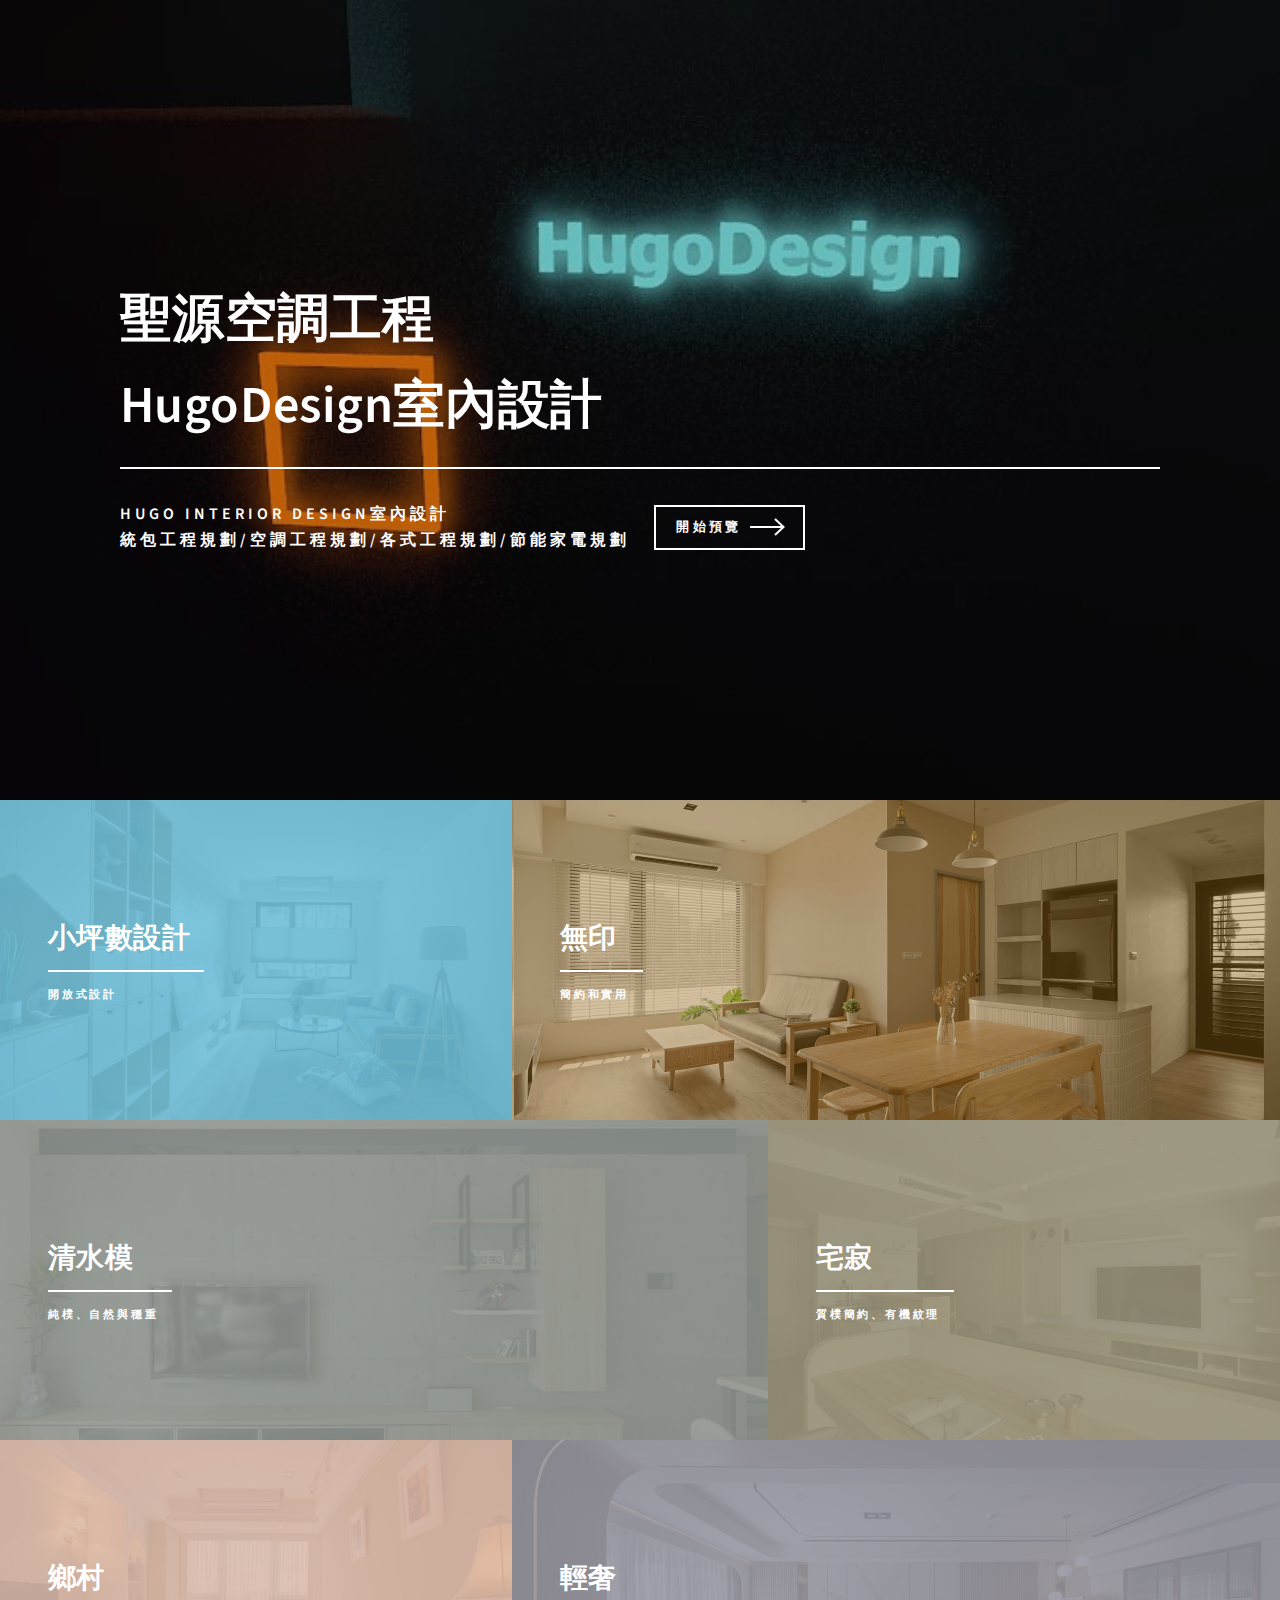
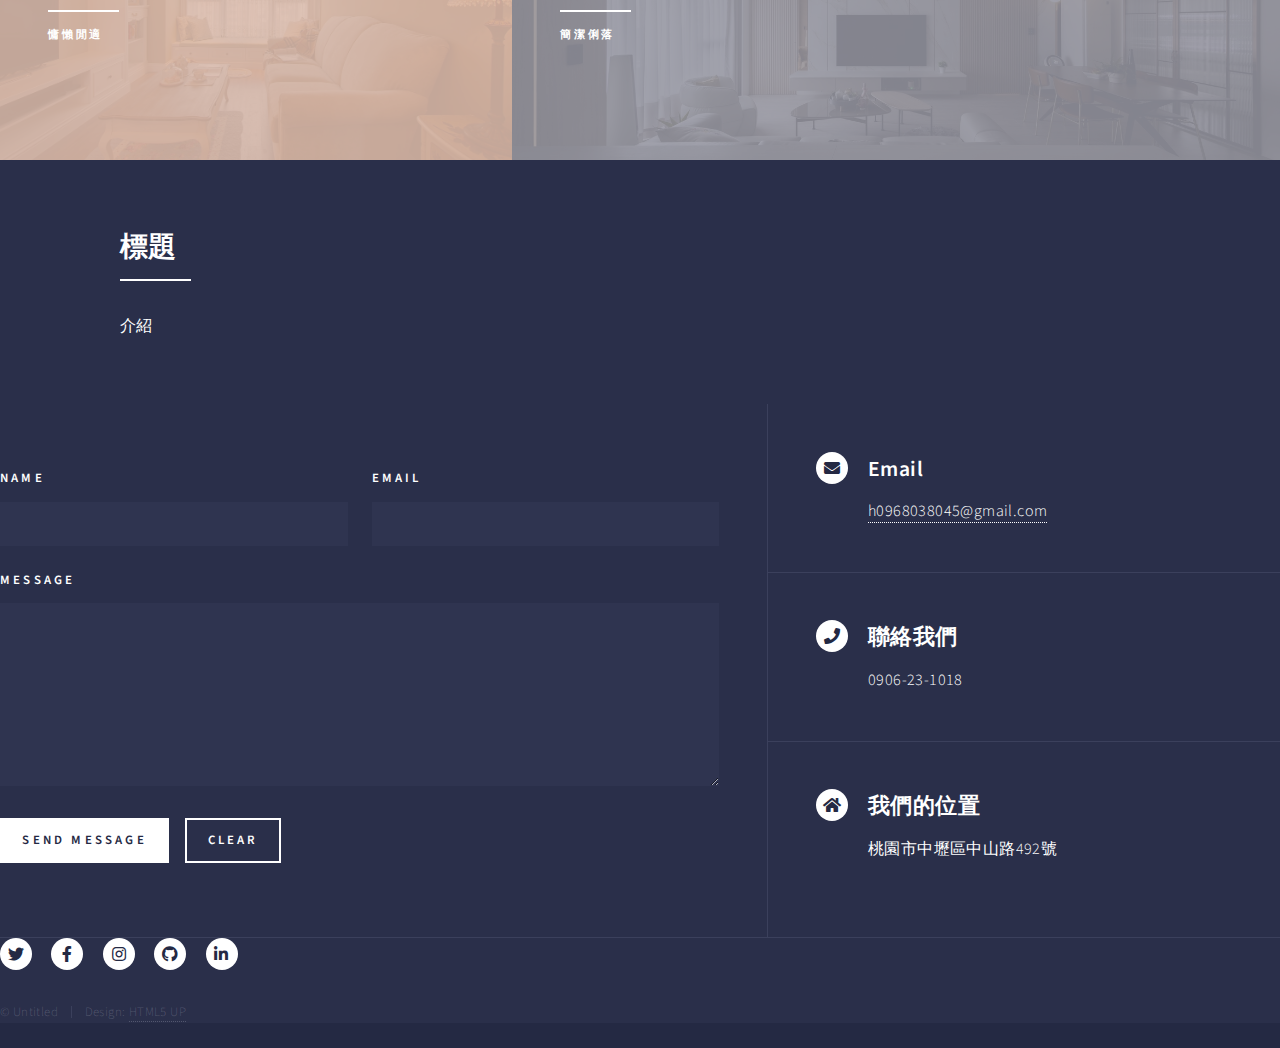
==== commit 0f5de9e7: "111" ====
--- a/index.html
+++ b/index.html
@@ -38,11 +38,11 @@
 					<section id="banner" class="major">
 						<div class="inner">
 							<header class="major">
-								<h1>Hugo Interior Design</h1>
+								<h1>聖源空調工程<br />HugoDesign室內設計</h1>
 							</header>
 							<div class="content">
-								<p>HugoDesign室內設計<br />
-									聖源空調工程/統包工程規劃/各式工程規劃/節能家電規劃<br />
+								<p>Hugo Interior Design室內設計<br />
+								統包工程規劃/空調工程規劃/各式工程規劃/節能家電規劃<br />
 								</p>
 								<ul class="actions">
 									<li><a href="#one" class="button next scrolly">開始預覽
@@ -167,7 +167,7 @@
 								<section>
 									<div class="contact-method">
 										<span class="icon solid alt fa-home"></span>
-										<h3>Address</h3>
+										<h3>我們的位置</h3>
 										<span>桃園市中壢區中山路492號<br />
 										<br />
 										</span>
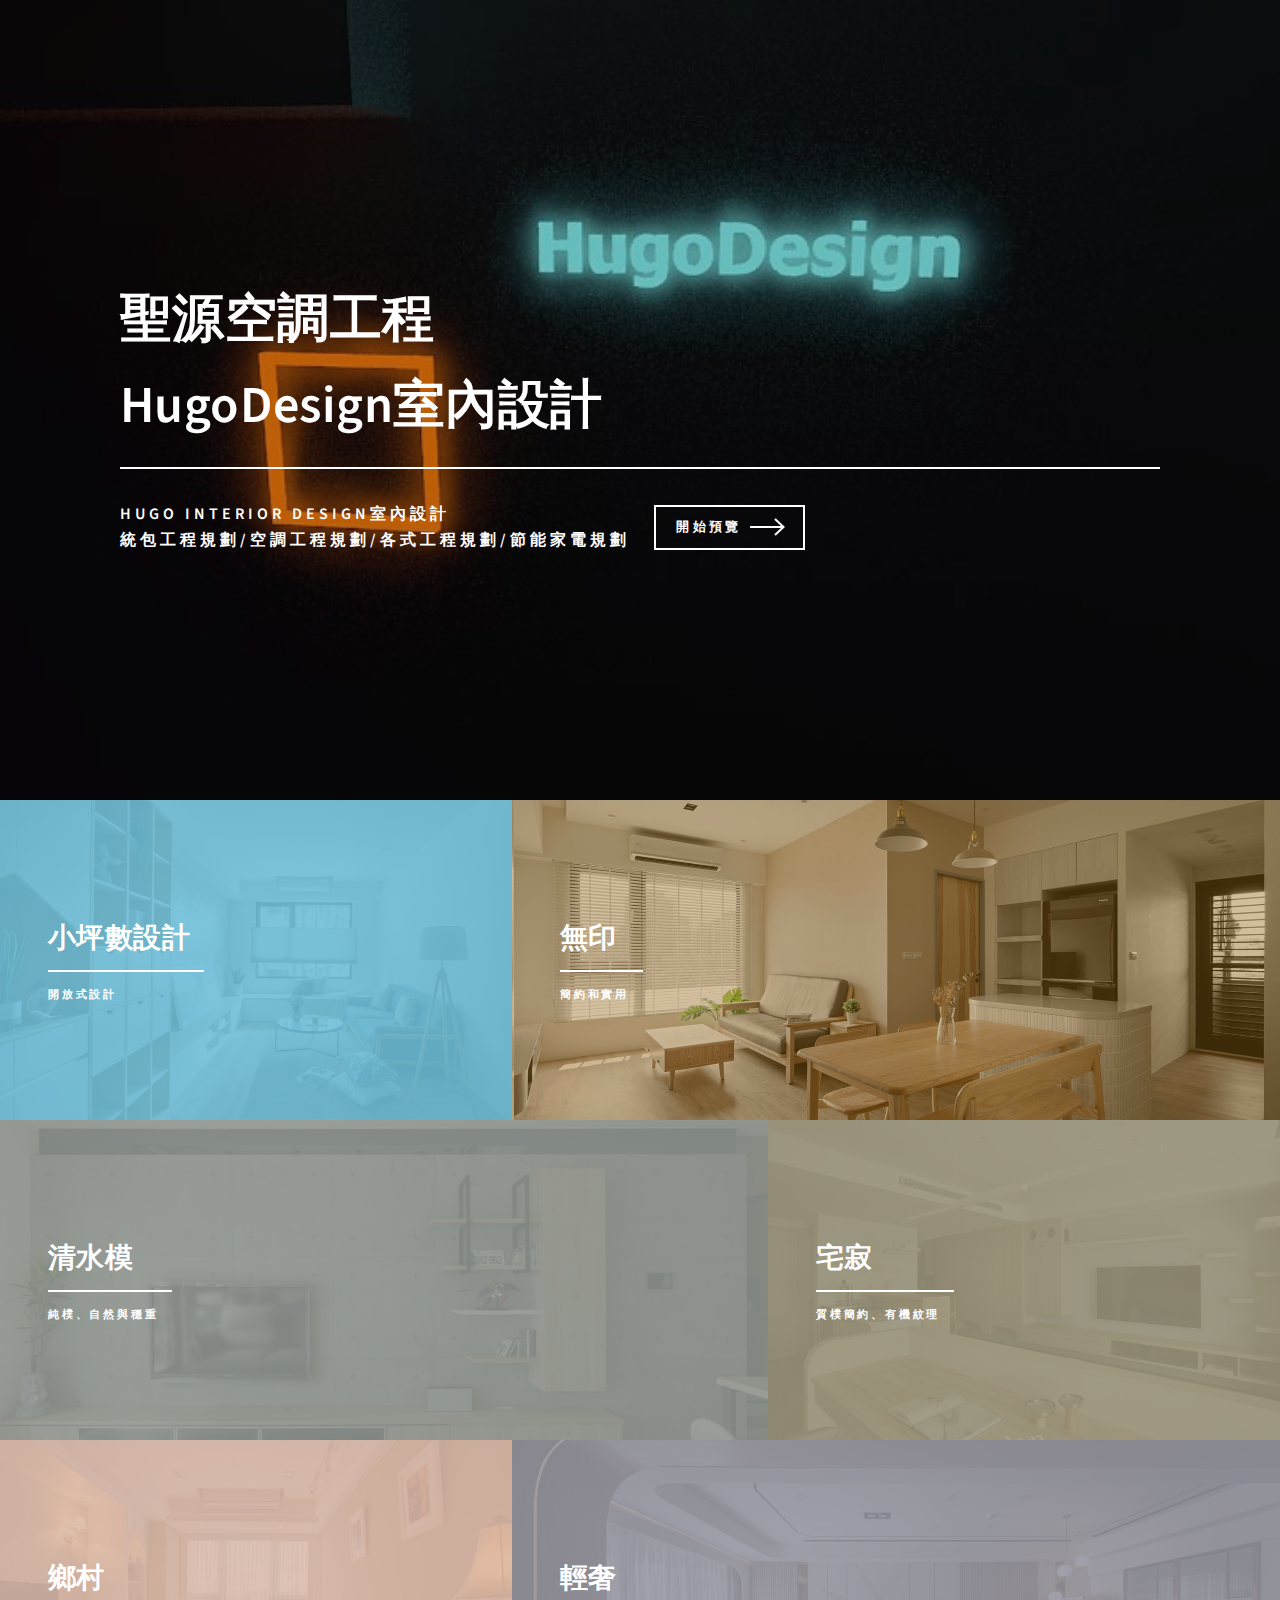
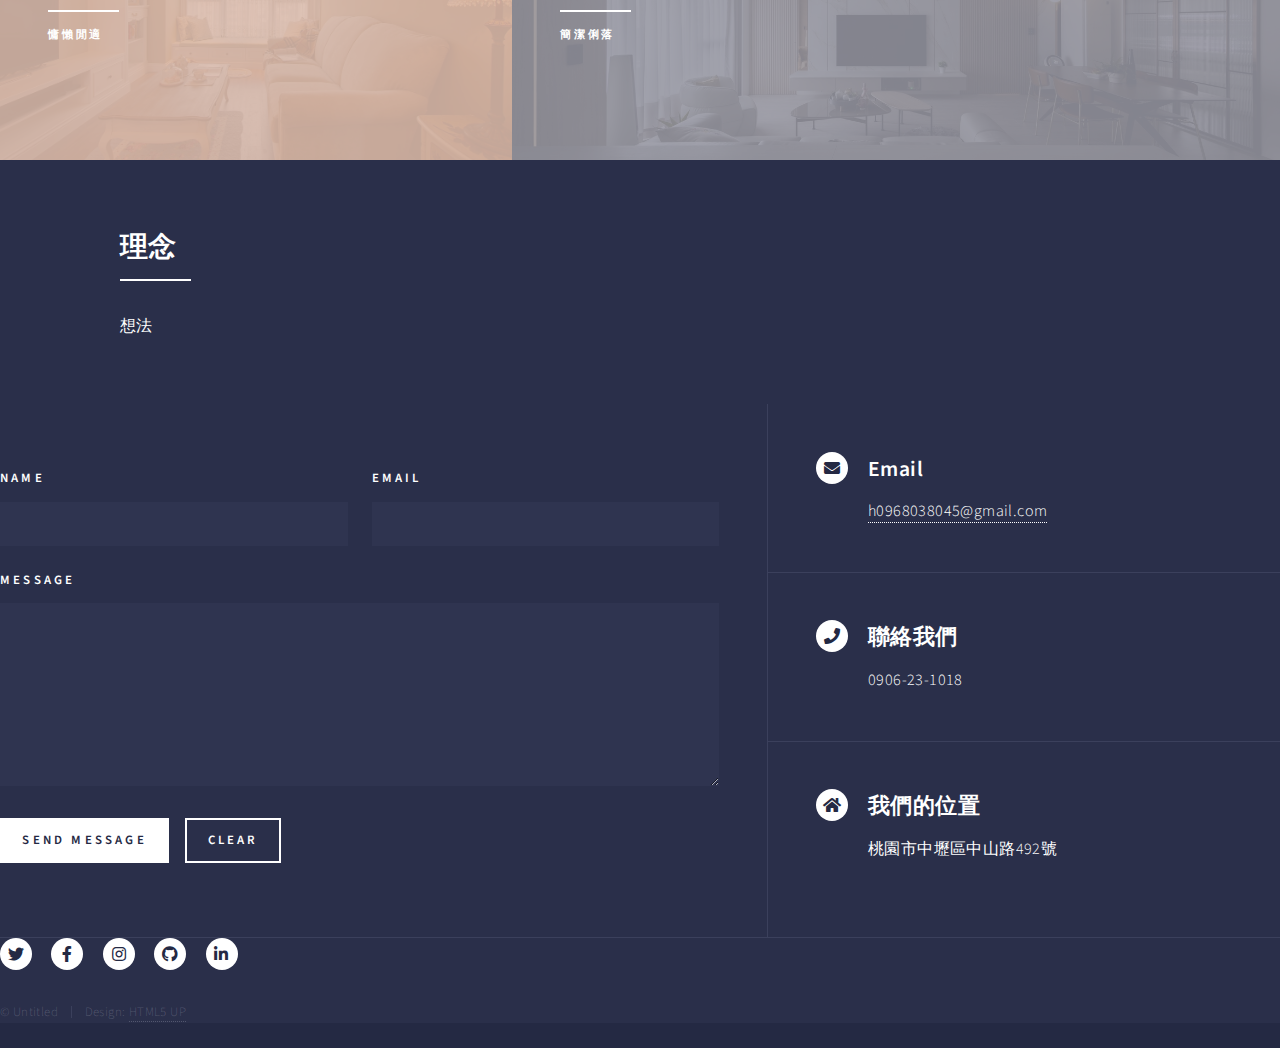
==== commit e36385f0: "大更動" ====
--- a/index.html
+++ b/index.html
@@ -11,6 +11,9 @@
 		<meta name="viewport" content="width=device-width, initial-scale=1, user-scalable=no" />
 		<link rel="stylesheet" href="assets/css/main.css" />
 		<noscript><link rel="stylesheet" href="assets/css/noscript.css" /></noscript>
+		<link
+		rel="stylesheet" 
+		href="https://cdnjs.cloudflare.com/ajax/libs/animate.css/4.1.1/animate.min.css">
 	</head>
 	<body class="is-preload">
 
@@ -38,10 +41,10 @@
 					<section id="banner" class="major">
 						<div class="inner">
 							<header class="major">
-								<h1>聖源空調工程<br />HugoDesign室內設計</h1>
+								<h1 class="animate__animated animate__fadeInDown">聖源空調工程<br/>HugoDesign室內設計</h1>
 							</header>
 							<div class="content">
-								<p>Hugo Interior Design室內設計<br />
+								<p class="animate__animated animate__flipInX">Hugo Interior Design室內設計<br />
 								統包工程規劃/空調工程規劃/各式工程規劃/節能家電規劃<br />
 								</p>
 								<ul class="actions">
@@ -117,9 +120,9 @@
 							<section id="two">
 								<div class="inner">
 									<header class="major">
-										<h2>標題</h2>
-									</header>
-									<p>介紹</p>
+										<h2 class="animate__animated animate__bounceInLeft">理念</h2>
+									</header>
+									<p class="animate__animated animate__bounceInLeft">想法</p>
 									
 
 					</div>
@@ -153,22 +156,22 @@
 								<section>
 									<div class="contact-method">
 										<span class="icon solid alt fa-envelope"></span>
-										<h3>Email</h3>
-										<a href="#">h0968038045@gmail.com</a>
+										<h3 class="animate__animated animate__flipInX">Email</h3>
+										<a class="animate__animated animate__flipInX" href="#">h0968038045@gmail.com</a>
 									</div>
 								</section>
 								<section>
 									<div class="contact-method">
 										<span class="icon solid alt fa-phone"></span>
-										<h3>聯絡我們</h3>
-										<span>0906-23-1018</span>
+										<h3 class="animate__animated animate__flipInX">聯絡我們</h3>
+										<span class="animate__animated animate__flipInX">0906-23-1018</span>
 									</div>
 								</section>
 								<section>
 									<div class="contact-method">
 										<span class="icon solid alt fa-home"></span>
-										<h3>我們的位置</h3>
-										<span>桃園市中壢區中山路492號<br />
+										<h3 class="animate__animated animate__flipInX">我們的位置</h3>
+										<span class="animate__animated animate__flipInX">桃園市中壢區中山路492號<br />
 										<br />
 										</span>
 									</div>
--- a/assets/css/main.css
+++ b/assets/css/main.css
@@ -3495,7 +3495,7 @@
 		}
 
 		#banner.style2:after {
-			background-color: #8d82c4;
+			background-color: #82c0c4;
 		}
 
 		#banner.style3:after {
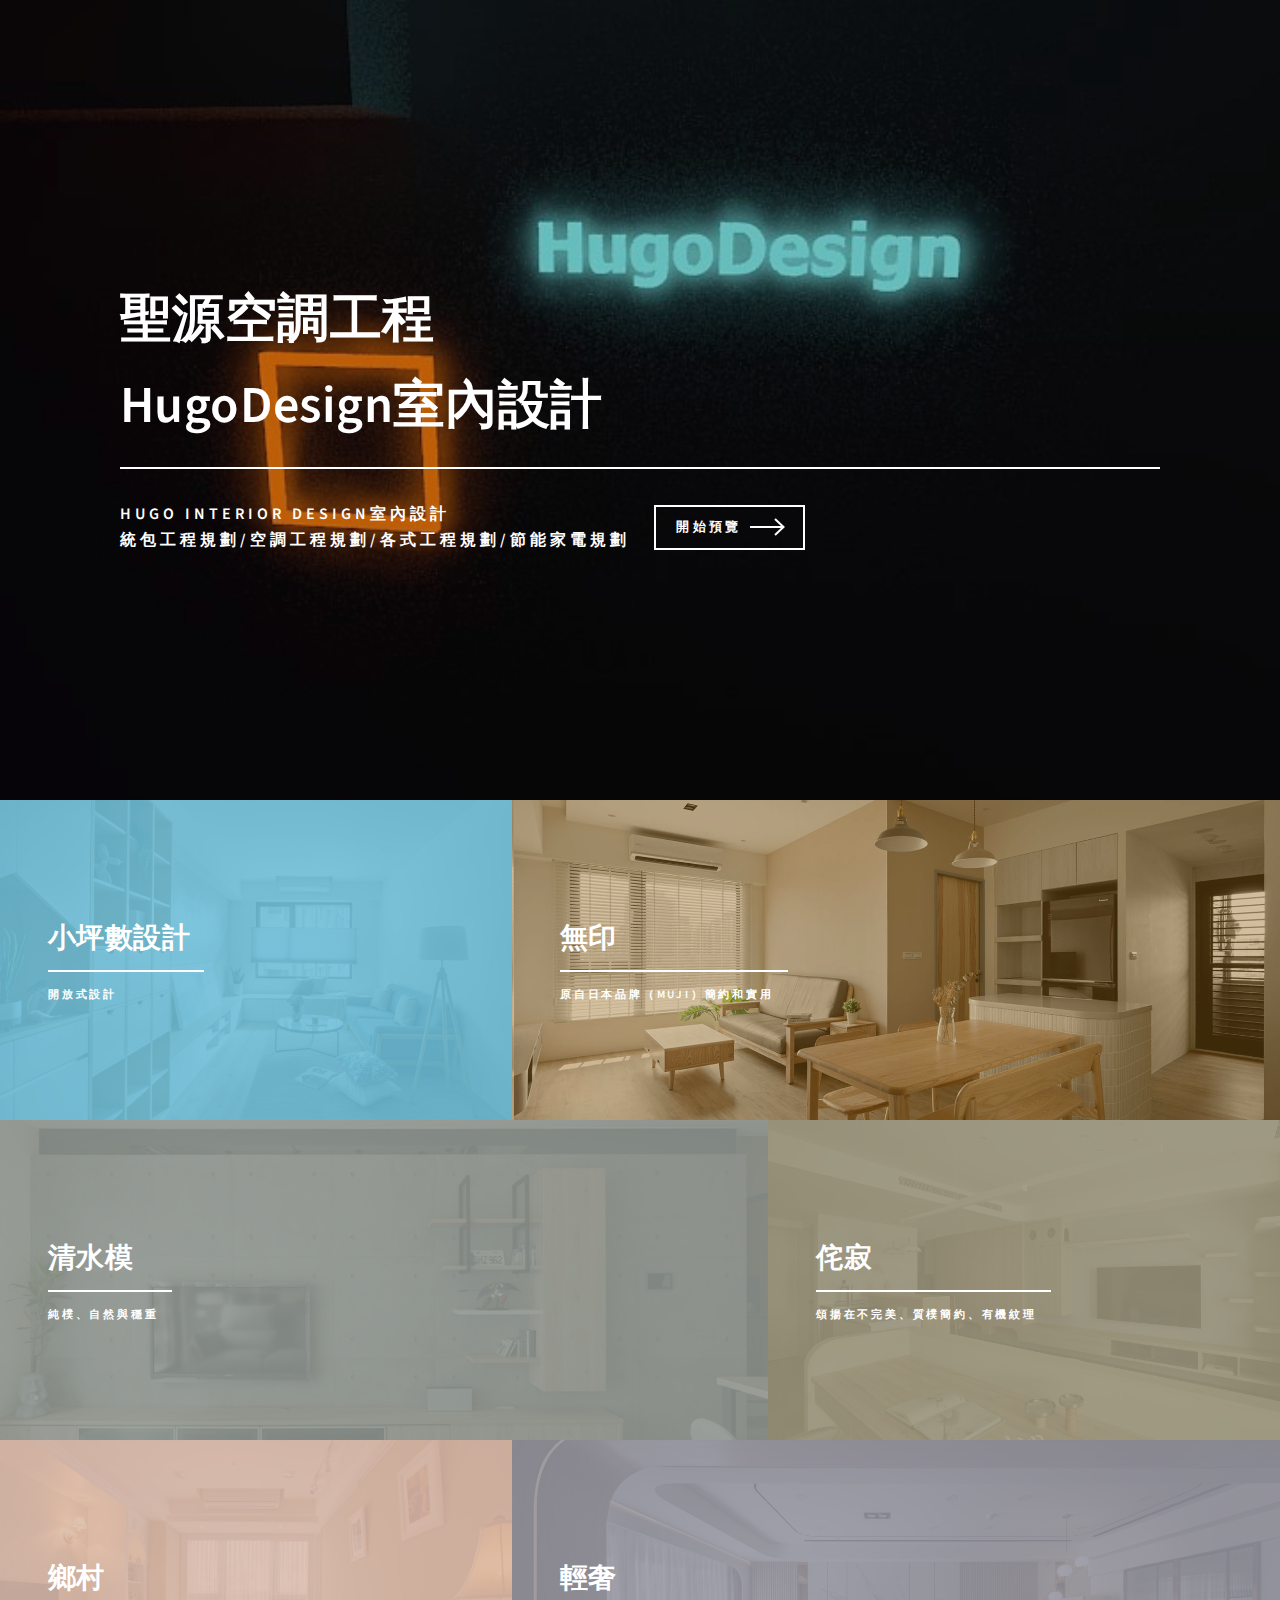
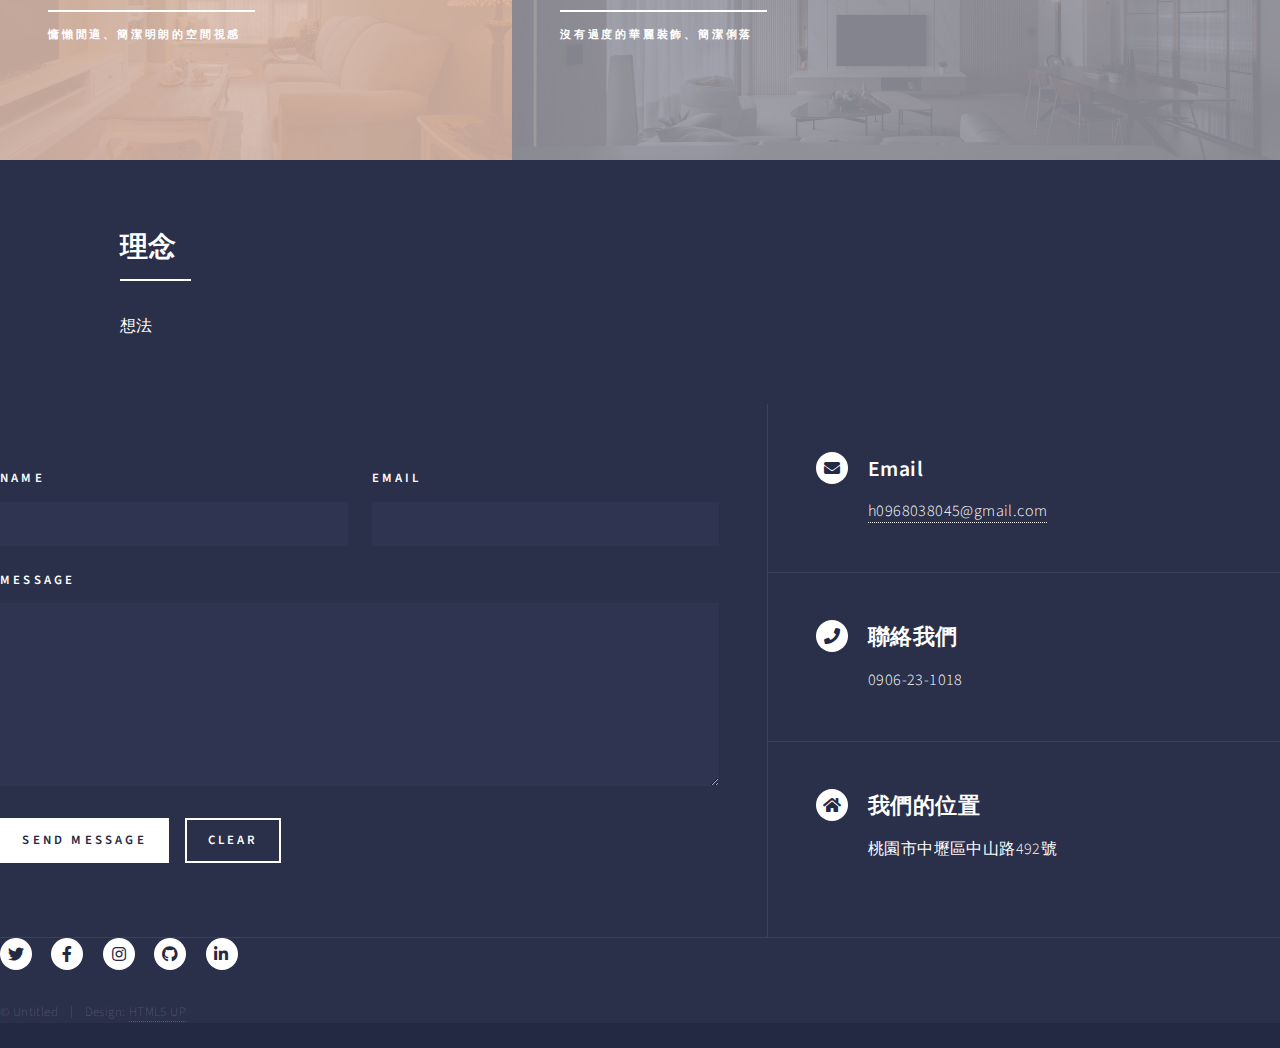
==== commit 1c686720: "侘及更新" ====
--- a/index.html
+++ b/index.html
@@ -75,7 +75,7 @@
 									</span>
 									<header class="major">
 										<h3><a href="無印內頁.html" class="link">無印</a></h3>
-										<p>簡約和實用</p>
+										<p>原自日本品牌（muji）簡約和實用</p>
 									</header>
 								</article>
 								<article>
@@ -92,8 +92,8 @@
 										<img src="images/宅寂風.jpg" alt="" />
 									</span>
 									<header class="major">
-										<h3><a href="宅寂內頁.html" class="link">宅寂</a></h3>
-										<p>質樸簡約、有機紋理</p>
+										<h3><a href="宅寂內頁.html" class="link">侘寂</a></h3>
+										<p>頌揚在不完美、質樸簡約、有機紋理</p>
 									</header>
 								</article>
 								<article>
@@ -102,7 +102,7 @@
 									</span>
 									<header class="major">
 										<h3><a href="鄉村內頁.html" class="link">鄉村</a></h3>
-										<p>慵懶閒適</p>
+										<p>慵懶閒適、簡潔明朗的空間視感</p>
 									</header>
 								</article>
 								<article>
@@ -111,7 +111,7 @@
 									</span>
 									<header class="major">
 										<h3><a href="輕奢內頁.html" class="link">輕奢</a></h3>
-										<p>簡潔俐落</p>
+										<p>沒有過度的華麗裝飾、簡潔俐落</p>
 									</header>
 								</article>
 							</section>
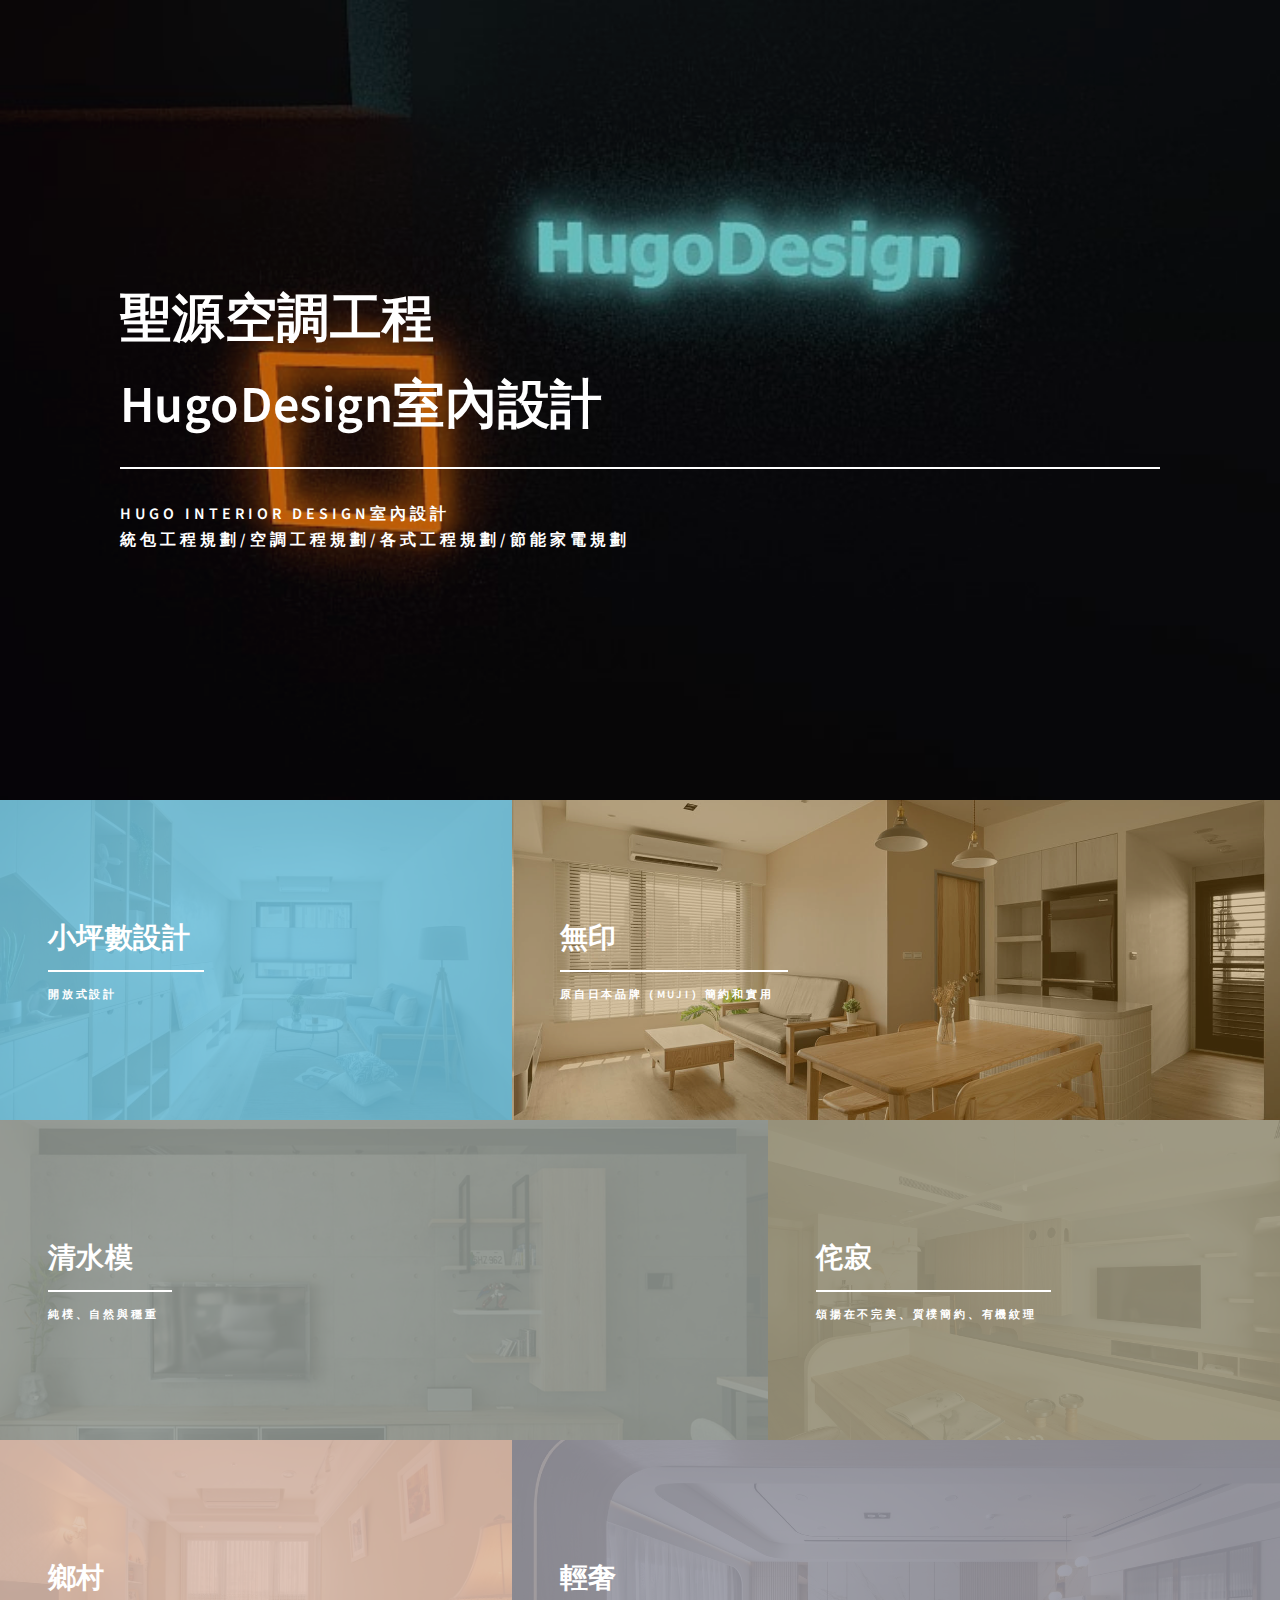
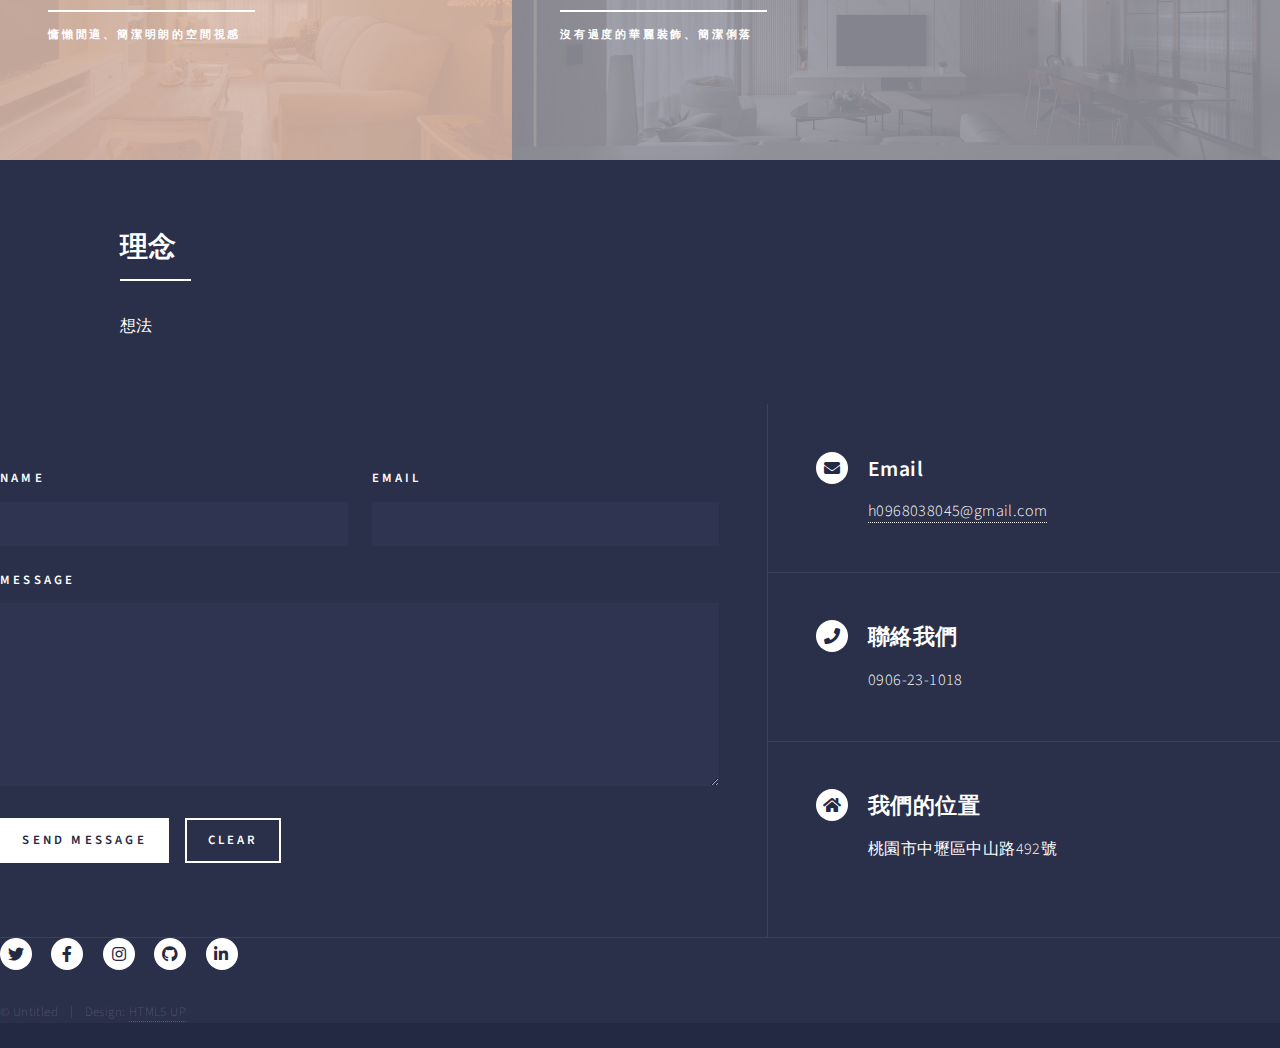
==== commit f29bb557: "Update index.html" ====
--- a/index.html
+++ b/index.html
@@ -47,9 +47,7 @@
 								<p class="animate__animated animate__flipInX">Hugo Interior Design室內設計<br />
 								統包工程規劃/空調工程規劃/各式工程規劃/節能家電規劃<br />
 								</p>
-								<ul class="actions">
-									<li><a href="#one" class="button next scrolly">開始預覽
-									</a></li>
+								
 								</ul>
 							</div>
 						</div>
